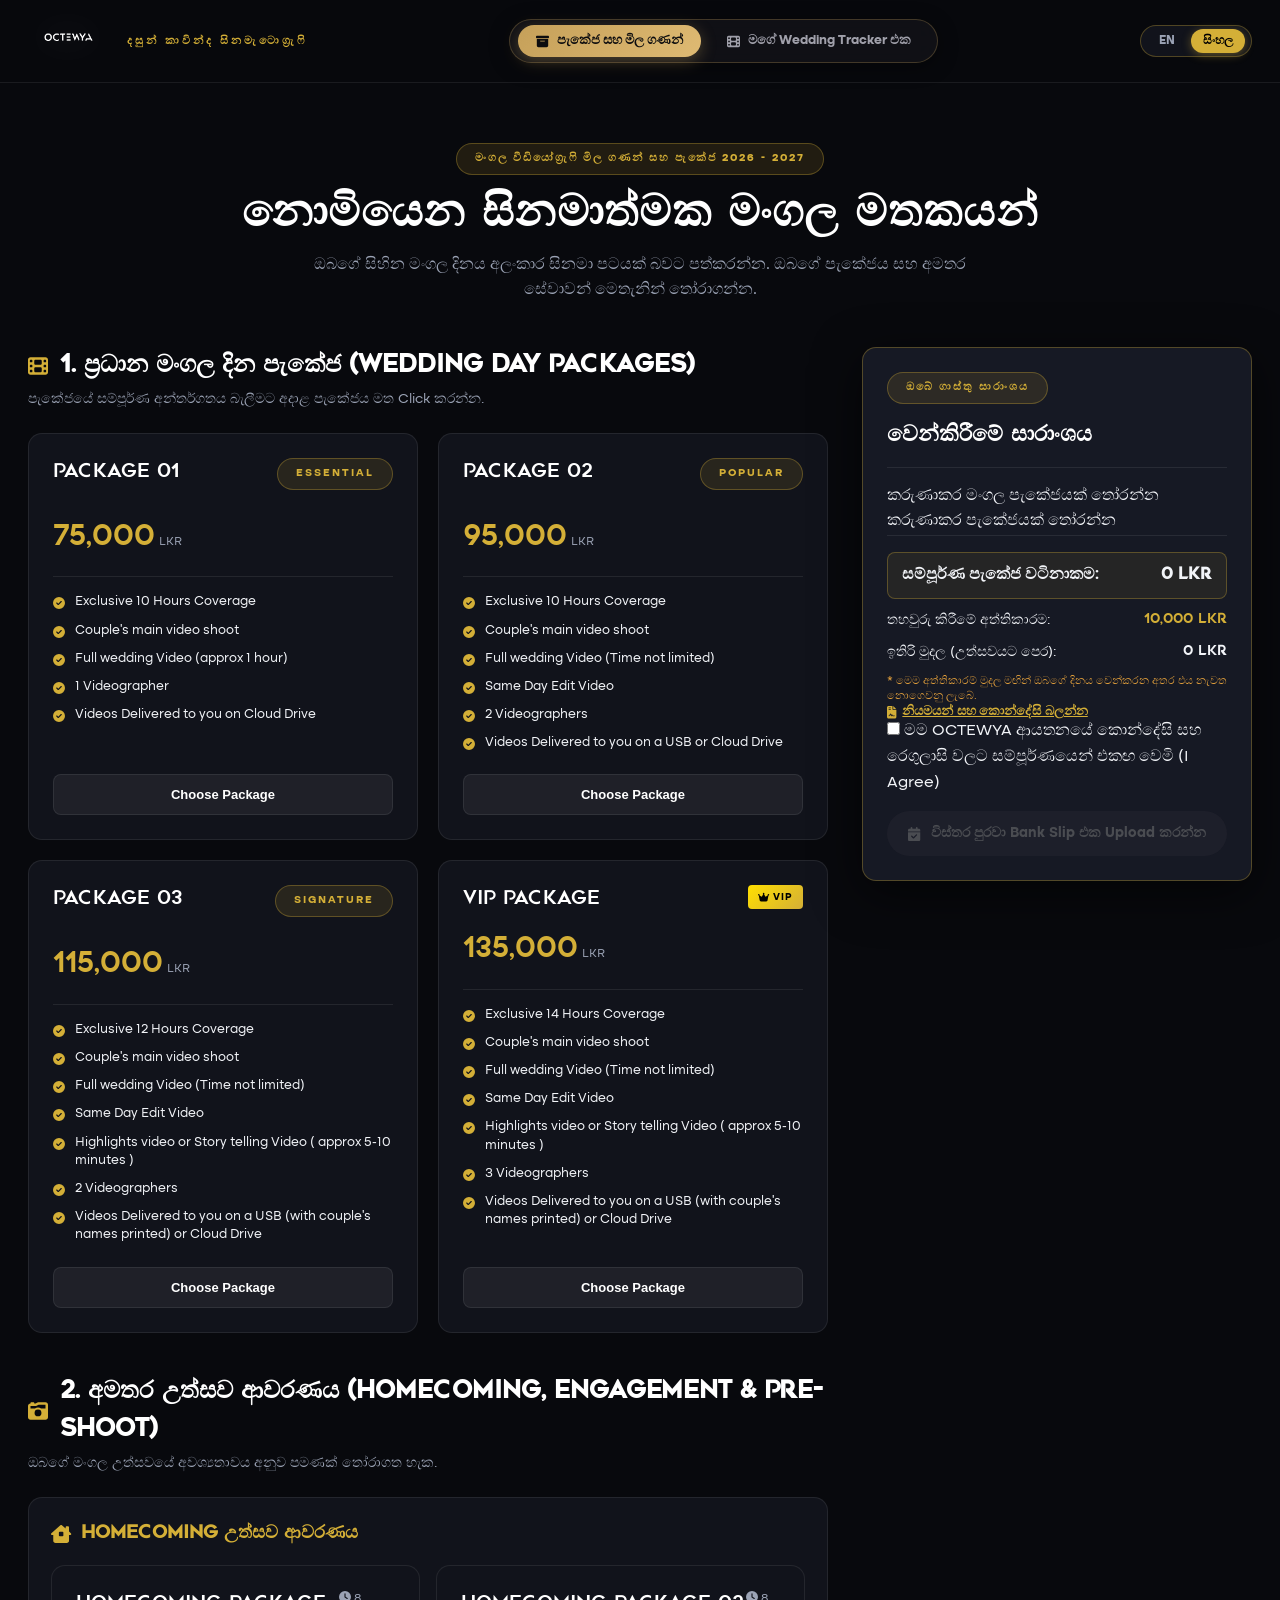
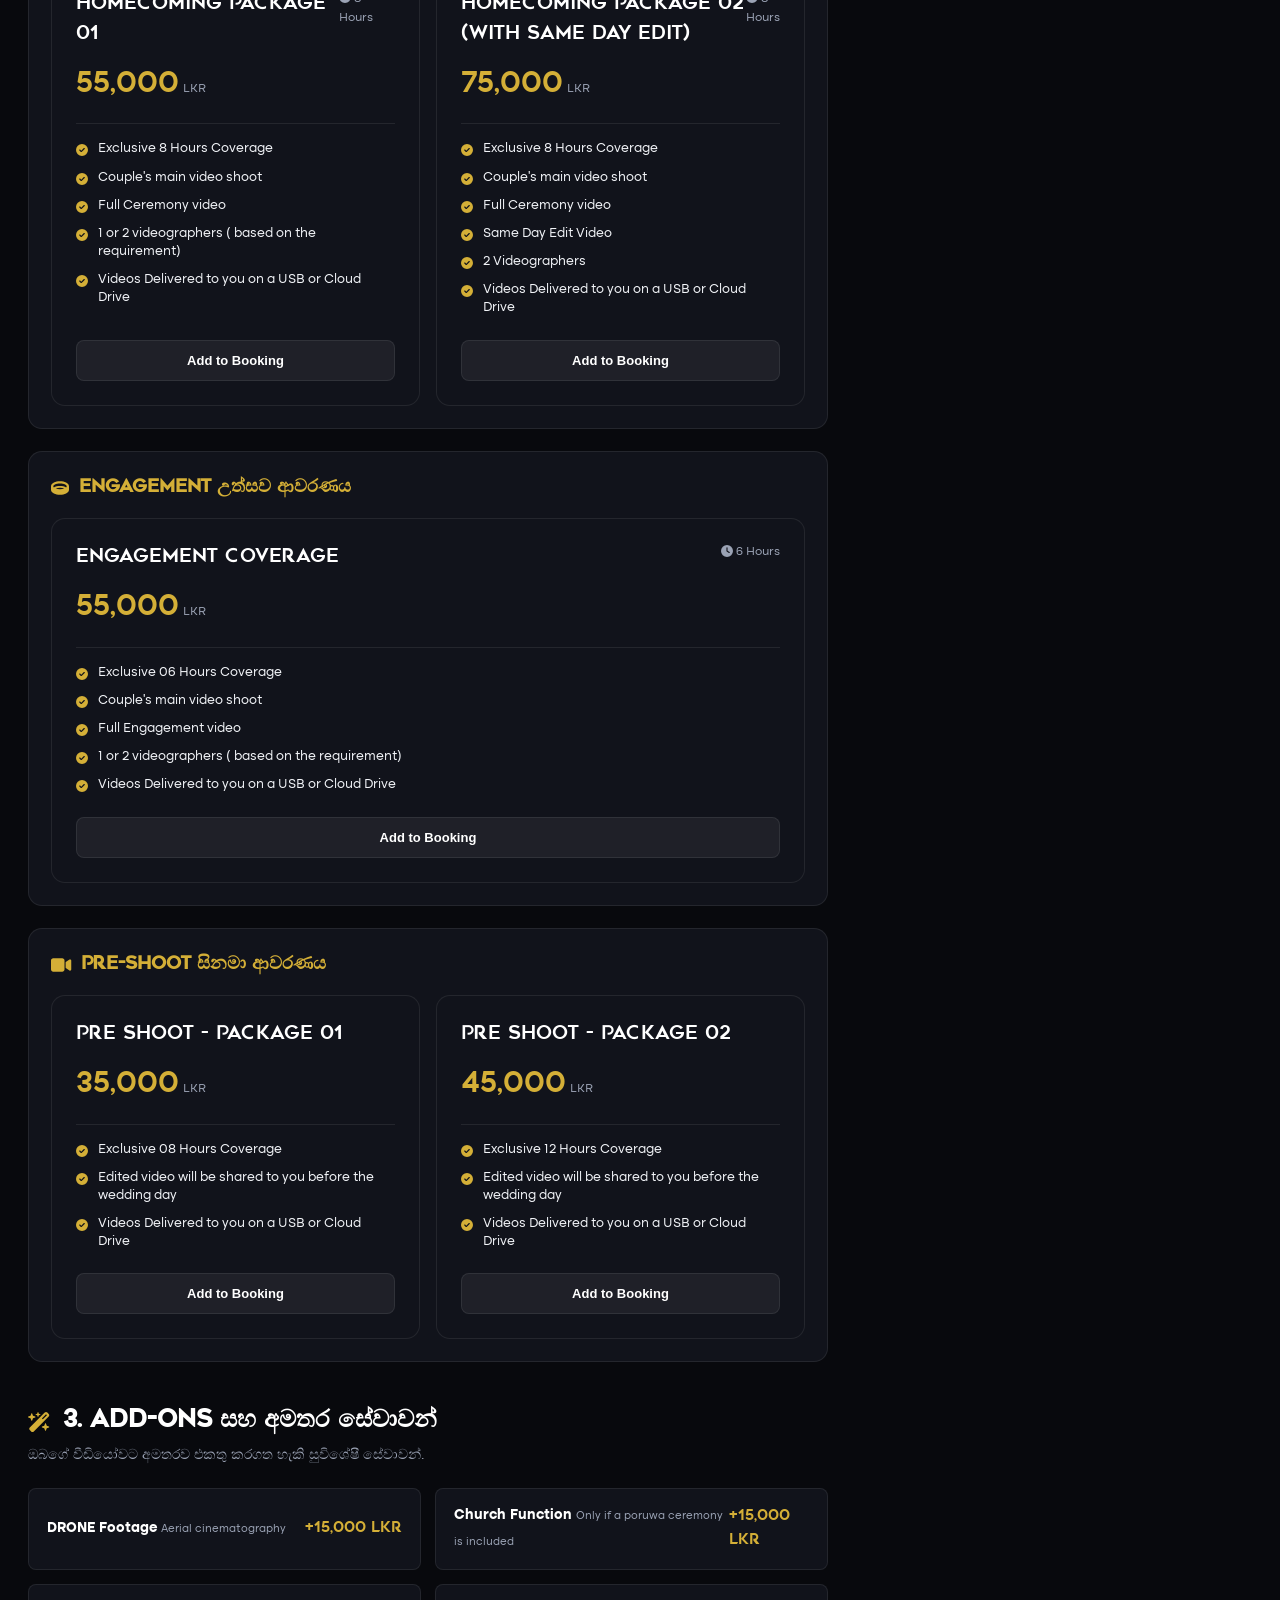
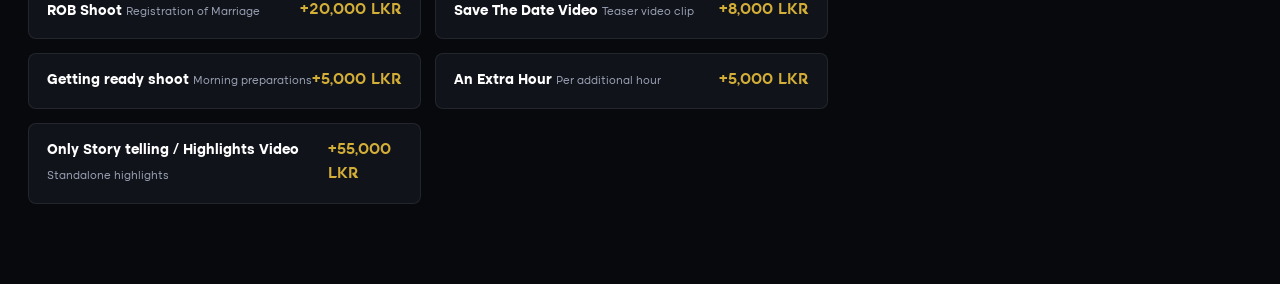
==== index.html @ ee544efa "Add files via upload" ====
<!DOCTYPE html>
<html lang="si">
<head>
  <meta charset="UTF-8">
  <meta name="viewport" content="width=device-width, initial-scale=1.0">
  <title>OCTEWYA | Dasun Kavinda Cinematography - Wedding Packages & Client Portal</title>
  <link rel="stylesheet" href="https://cdnjs.cloudflare.com/ajax/libs/font-awesome/6.5.1/css/all.min.css">
  <link rel="stylesheet" href="style.css?v=2.2">
</head>
<body>

  <!-- Top Navigation Bar for Clients (NO Admin Tabs!) -->
  <header class="studio-header">
    <div class="header-container">
      <a href="index.html" class="brand-box">
        <img src="w.png" alt="OCTEWYA Logo" class="brand-logo" onerror="this.src='B.jpg'">
        <div class="brand-text">
          <span class="sub-brand" data-i18n="subBrand">DASUN KAVINDA CINEMATOGRAPHY</span>
        </div>
      </a>

      <!-- 2 Navigation Tabs for Clients: Packages & Tracker (NO Admin Tab!) -->
      <div class="studio-nav-tabs" id="clientNavTabs">
        <button type="button" class="studio-nav-btn active" id="clientTab_booking" onclick="switchClientTab('booking')">
          <i class="fa-solid fa-box-archive"></i> <span data-i18n="navPackages">Packages & Booking</span>
        </button>
        <button type="button" class="studio-nav-btn" id="clientTab_portal" onclick="switchClientTab('portal')">
          <i class="fa-solid fa-film"></i> <span data-i18n="navTracker">Track My Wedding</span>
        </button>
      </div>

      <div class="header-right">
        <!-- Language Switcher [ EN | සිංහල ] -->
        <div class="lang-switcher">
          <button type="button" class="lang-btn" id="langBtnEn" onclick="switchLanguage('en')">EN</button>
          <button type="button" class="lang-btn active" id="langBtnSi" onclick="switchLanguage('si')">සිංහල</button>
        </div>
      </div>
    </div>
  </header>

  <!-- Live Toast Notification -->
  <div id="liveToast" class="live-toast hidden">
    <div class="toast-icon"><i class="fa-solid fa-bell"></i></div>
    <div class="toast-content">
      <h4 id="toastTitle">Notification</h4>
      <p id="toastMessage">Update details here...</p>
    </div>
    <button class="toast-close" onclick="closeToast()">&times;</button>
  </div>

  <main class="main-content">

    <!-- ============================================== -->
    <!-- PANEL 1: PACKAGES & BOOKING CALCULATOR -->
    <!-- ============================================== -->
    <section id="bookingView" class="view-container">
      
      <!-- Hero Banner -->
      <div class="hero-banner">
        <span class="badge-gold" data-i18n="priceGuideBadge">WEDDING VIDEOGRAPHY PRICE GUIDE 2026 - 2027</span>
        <h1 class="hero-title" data-i18n="heroTitle">Crafting Timeless Cinematic Stories</h1>
        <p class="hero-subtitle" data-i18n="heroSubtitle">ඔබගේ සිහින මංගල දිනය සිනමාත්මක මතකයක් බවට පත්කරන්න. ඔබේ පැකේජය සහ අවශ්‍ය අමතර සේවාවන් මෙතැනින් තෝරාගන්න.</p>
      </div>

      <div class="booking-layout">
        <!-- Left: Packages Catalog -->
        <div class="packages-container">
          
          <!-- Section 1: Wedding Day Packages -->
          <div class="section-title-wrap">
            <h2 class="section-title"><i class="fa-solid fa-film"></i> <span data-i18n="secWedding">1. Wedding Day Packages</span></h2>
            <p class="section-desc" data-i18n="secWeddingDesc">පැකේජයේ සියලුම අන්තර්ගතය සම්පූර්ණයෙන් බැලීමට පැකේජය මත Click කරන්න.</p>
          </div>

          <div class="packages-grid" id="weddingPackagesGrid">
            <!-- Populated by JS -->
          </div>

          <!-- Section 2: Additional Sessions -->
          <div class="section-title-wrap mt-5">
            <h2 class="section-title"><i class="fa-solid fa-camera-retro"></i> <span data-i18n="secAdditional">2. Additional Sessions (Homecoming, Engagement & Pre-Shoot)</span></h2>
            <p class="section-desc" data-i18n="secAdditionalDesc">අවශ්‍ය නම් පමණක් ඔබගේ මංගල උත්සවයට අදාළව තෝරාගත හැක.</p>
          </div>

          <div class="additional-sessions-grid">
            <!-- Homecoming Packages -->
            <div class="category-block">
              <h3 class="category-title"><i class="fa-solid fa-house-chimney-window"></i> <span data-i18n="secHomecoming">Homecoming Coverage</span></h3>
              <div id="homecomingPackagesGrid" class="sub-grid"></div>
            </div>

            <!-- Engagement Package -->
            <div class="category-block">
              <h3 class="category-title"><i class="fa-solid fa-ring"></i> <span data-i18n="secEngagement">Engagement Coverage</span></h3>
              <div id="engagementPackagesGrid" class="sub-grid"></div>
            </div>

            <!-- Pre-Shoot Packages -->
            <div class="category-block">
              <h3 class="category-title"><i class="fa-solid fa-video"></i> <span data-i18n="secPreshoot">Pre-Shoot Coverage</span></h3>
              <div id="preshootPackagesGrid" class="sub-grid"></div>
            </div>
          </div>

          <!-- Section 3: Add-Ons -->
          <div class="section-title-wrap mt-5">
            <h2 class="section-title"><i class="fa-solid fa-wand-magic-sparkles"></i> <span data-i18n="secAddons">3. Add-Ons & Extra Services</span></h2>
            <p class="section-desc" data-i18n="secAddonsDesc">ඔබගේ අවශ්‍යතාවය අනුව පැකේජයට අමතරව එකතු කරගත හැකි සේවාවන්.</p>
          </div>

          <div class="addons-grid" id="addonsGrid">
            <!-- Populated by JS -->
          </div>

        </div>

        <!-- Right: Interactive Live Quote Summary Sidebar -->
        <aside class="booking-sidebar">
          <div class="quote-card">
            <div class="quote-header">
              <span class="badge-gold" data-i18n="quoteTag">YOUR CUSTOM QUOTE</span>
              <h3 class="quote-title" data-i18n="quoteTitle">Booking Summary</h3>
            </div>

            <div class="quote-body">
              <div id="quoteEmptyHint" class="quote-empty" data-i18n="emptyQuote">
                Please select a wedding package
              </div>

              <div id="quoteBreakdownList" class="quote-breakdown">
                <!-- Selected items dynamically rendered -->
              </div>

              <div class="quote-totals">
                <div class="total-row highlight">
                  <span data-i18n="totalPackageVal">Total Package Value:</span>
                  <span class="price-val" id="quoteTotalLKR">0 LKR</span>
                </div>
                <div class="total-row">
                  <span data-i18n="advanceToConfirm">Advance to Confirm:</span>
                  <span class="price-val gold" id="quoteAdvanceLKR">10,000 LKR</span>
                </div>
                <div class="total-row">
                  <span data-i18n="balanceDue">Balance Due (Before Event):</span>
                  <span class="price-val text-muted" id="quoteBalanceLKR">0 LKR</span>
                </div>
                <p class="advance-note" data-i18n="advanceNote">* Advance payment confirms your date and is non-refundable.</p>
              </div>

              <!-- Terms & Conditions Agreement -->
              <div class="terms-check-wrap">
                <button type="button" class="btn-terms-modal" onclick="openTermsModal()">
                  <i class="fa-solid fa-file-contract"></i> <span data-i18n="btnViewTerms">View Terms & Conditions</span>
                </button>
                <label class="terms-checkbox-label">
                  <input type="checkbox" id="termsCheck" onchange="toggleTermsAcceptance(this.checked)">
                  <span class="checkmark"></span>
                  <span class="terms-label-text" data-i18n="tcAgreeLabel">
                    I agree to the Terms & Conditions of OCTEWYA (Dasun Kavinda Cinematography)
                  </span>
                </label>
              </div>

              <button type="button" class="btn-proceed" id="btnProceedBooking" disabled onclick="scrollToBookingForm()">
                <i class="fa-solid fa-calendar-check"></i> <span data-i18n="btnProceedForm">Fill Booking Details & Upload Slip</span>
              </button>
            </div>
          </div>
        </aside>

      </div>

      <!-- ============================================== -->
      <!-- STEP 2: BOOKING FORM & BANK SLIP UPLOAD -->
      <!-- ============================================== -->
      <div class="booking-form-section mt-5" id="bookingFormSection" style="display: none;">
        <div class="form-container">
          <div class="form-header">
            <span class="badge-gold" data-i18n="step2Badge">STEP 2 OF 2</span>
            <h2 class="form-title" data-i18n="bookingFormTitle">Complete Your Wedding Booking</h2>
            <p class="form-desc" data-i18n="bookingFormDesc">Fill in the details below and upload your bank transfer receipt to secure your wedding date.</p>
          </div>

          <form id="weddingBookingForm" onsubmit="handleBookingSubmit(event)">
            <div class="form-grid">
              
              <!-- Couple Names -->
              <div class="form-group col-span-2">
                <label><i class="fa-solid fa-heart"></i> <span data-i18n="lblCoupleName">Couple Names (Bride & Groom) *</span></label>
                <div class="dual-input">
                  <input type="text" id="brideName" placeholder="Bride's Name (e.g. Sachini)" required>
                  <input type="text" id="groomName" placeholder="Groom's Name (e.g. Dasun)" required>
                </div>
              </div>

              <!-- Wedding Date & Venue -->
              <div class="form-group">
                <label><i class="fa-solid fa-calendar-day"></i> <span data-i18n="lblWeddingDate">Wedding Date *</span></label>
                <input type="date" id="weddingDate" required>
              </div>

              <div class="form-group">
                <label><i class="fa-solid fa-location-dot"></i> <span data-i18n="lblWeddingLocation">Wedding Venue / Location *</span></label>
                <input type="text" id="weddingLocation" placeholder="e.g. Grand Monarch, Colombo" required>
              </div>

              <!-- Homecoming Details (Optional) -->
              <div class="form-group" id="homecomingDateGroup">
                <label><i class="fa-solid fa-house-chimney-window"></i> <span data-i18n="lblHomecomingDate">Homecoming Date (Date 2)</span></label>
                <input type="date" id="homecomingDate">
              </div>

              <div class="form-group" id="homecomingLocationGroup">
                <label><i class="fa-solid fa-location-arrow"></i> <span data-i18n="lblHomecomingLocation">Homecoming Venue</span></label>
                <input type="text" id="homecomingLocation" placeholder="Homecoming Venue">
              </div>

              <!-- Pre-Shoot Notice -->
              <div class="form-group col-span-2">
                <div class="preshoot-notice-card">
                  <div class="notice-icon"><i class="fa-solid fa-clapperboard"></i></div>
                  <div class="notice-body">
                    <h4 data-i18n="preshootNoticeTitle">Pre-Shoot Details</h4>
                    <p data-i18n="preshootNoticeDesc">දිනයක් තවම තීරණය කර නැද්ද? කිසිදු ගැටලුවක් නැත! ඔබට ඕනෑම වෙලාවක ඔබගේ පාරිභෝගික Portal එක හරහා Pre-Shoot දිනය සහ ස්ථානය යාවත්කාලීන කළ හැකිය.</p>
                  </div>
                </div>
                <div class="dual-input mt-2">
                  <div>
                    <label class="sub-label">Pre-Shoot Date (Optional)</label>
                    <input type="date" id="preshootDate">
                  </div>
                  <div>
                    <label class="sub-label">Pre-Shoot Location (Optional)</label>
                    <input type="text" id="preshootLocation" placeholder="Pre-shoot Location (e.g. Galle Fort)">
                  </div>
                </div>
              </div>

              <!-- Contact Numbers -->
              <div class="form-group">
                <label><i class="fa-brands fa-whatsapp"></i> <span data-i18n="lblBridePhone">Bride's Contact / WhatsApp No *</span></label>
                <input type="tel" id="bridePhone" placeholder="07x xxxxxxx" required>
              </div>

              <div class="form-group">
                <label><i class="fa-brands fa-whatsapp"></i> <span data-i18n="lblGroomPhone">Groom's Contact / WhatsApp No *</span></label>
                <input type="tel" id="groomPhone" placeholder="07x xxxxxxx" required>
              </div>

              <!-- Flexible Advance Payment Input -->
              <div class="form-group col-span-2">
                <label><i class="fa-solid fa-hand-holding-dollar"></i> <span data-i18n="lblAdvanceAmount">Advance Payment Amount Deposited (LKR) *</span></label>
                <input type="number" id="actualAdvancePaid" value="10000" min="1000" step="500" required onchange="recalculateQuoteFromAdvance(this.value)">
                <small class="helper-text" data-i18n="advanceInputHint">සාමාන්‍ය අත්තිකාරම 10,000 LKR වේ. ඔබ වෙනත් මුදලක් (උදා: 5,000 හෝ 15,000) තැන්පත් කළේ නම් එම මුදල මෙහි සඳහන් කරන්න.</small>
              </div>

              <!-- Two Official Bank Accounts -->
              <div class="form-group col-span-2">
                <div class="bank-details-card">
                  <div class="bank-info-header">
                    <i class="fa-solid fa-building-columns" style="font-size: 26px; color: var(--gold);"></i>
                    <div>
                      <h4 data-i18n="bankInfoTitle">Bank Accounts for Advance Deposit</h4>
                      <p data-i18n="bankInfoDesc">කරුණාකර පහත ගිණුම් දෙකෙන් එකකට අත්තිකාරම් මුදල තැන්පත් කර රිසිට්පත මෙහි Upload කරන්න.</p>
                    </div>
                  </div>

                  <div class="bank-accounts-wrap">
                    <!-- Account 1: Sampath -->
                    <div class="bank-card">
                      <span class="bank-badge">ACCOUNT 01</span>
                      <div class="bank-title">Sampath Bank</div>
                      <div class="bank-row"><strong>Account Name:</strong> K A D K Piyatissa</div>
                      <div class="bank-row"><strong>Account Number:</strong> <span class="account-num-highlight">103357000115</span></div>
                      <div class="bank-row"><strong>Branch:</strong> Ratnapura</div>
                    </div>

                    <!-- Account 2: BOC -->
                    <div class="bank-card">
                      <span class="bank-badge">ACCOUNT 02</span>
                      <div class="bank-title">Bank of Ceylon (BOC)</div>
                      <div class="bank-row"><strong>Account Name:</strong> K A D K Piyatissa</div>
                      <div class="bank-row"><strong>Account Number:</strong> <span class="account-num-highlight">94413255</span></div>
                      <div class="bank-row"><strong>Branch:</strong> Eheliyagoda</div>
                    </div>
                  </div>
                </div>

                <!-- Slip Upload -->
                <div class="slip-upload-box mt-3">
                  <label class="upload-area" for="bankSlipInput" id="slipUploadArea">
                    <i class="fa-solid fa-cloud-arrow-up upload-icon"></i>
                    <span class="upload-title" data-i18n="uploadTitle">Click to Upload Bank Slip / Transfer Screenshot</span>
                    <span class="upload-desc" data-i18n="uploadDesc">PNG, JPG, or PDF (Max 5MB)</span>
                    <input type="file" id="bankSlipInput" accept="image/*,.pdf" onchange="previewBankSlip(event)">
                  </label>
                  <div id="slipPreviewContainer" class="slip-preview-box hidden">
                    <img id="slipPreviewImg" src="" alt="Slip Preview">
                    <div class="slip-info">
                      <span id="slipFileName">slip.jpg</span>
                      <button type="button" class="btn-remove-slip" onclick="removeBankSlip()"><i class="fa-solid fa-trash"></i> Remove</button>
                    </div>
                  </div>
                </div>
              </div>

              <!-- Special Notes -->
              <div class="form-group col-span-2">
                <label><i class="fa-solid fa-comment-dots"></i> <span data-i18n="lblSpecialNotes">Special Requests / Notes</span></label>
                <textarea id="bookingNotes" rows="2" placeholder="Any specific moments, songs, or details..."></textarea>
              </div>

            </div>

            <div class="form-actions text-center mt-4">
              <button type="submit" class="btn-primary-gold btn-lg">
                <i class="fa-solid fa-check-circle"></i> <span data-i18n="btnConfirmBooking">Confirm Booking & Open Couple Portal</span>
              </button>
            </div>
          </form>
        </div>
      </div>
    </section>

    <!-- ============================================== -->
    <!-- PANEL 2: CLIENT TRACKER PORTAL (COUPLE VIEW) -->
    <!-- ============================================== -->
    <section id="portalView" class="view-container hidden-view">
      <div class="portal-container">

        <!-- Client Lookup Search Card (For couples visiting without direct query) -->
        <div class="client-lookup-card">
          <h3 data-i18n="trackSearchTitle"><i class="fa-solid fa-magnifying-glass"></i> Find Your Wedding Portal</h3>
          <p data-i18n="trackSearchDesc">Enter your Booking ID (e.g. OCT-2026-001) or Bride/Groom Phone Number to access your live countdown and production dashboard.</p>
          <form class="client-lookup-form" onsubmit="searchClientWedding(event)">
            <input type="text" id="clientLookupQuery" class="client-lookup-input" placeholder="e.g. OCT-2026-001 or 0714277276">
            <button type="submit" class="btn-gold"><i class="fa-solid fa-arrow-right"></i> <span data-i18n="btnFindWedding">Access Portal</span></button>
          </form>
        </div>

        <!-- Locked Project Banner (Shown when project is complete & accepted) -->
        <div id="projectLockedBanner" class="project-locked-banner hidden">
          <div class="locked-left">
            <i class="fa-solid fa-circle-check"></i>
            <div>
              <h3 class="locked-title" data-i18n="completedBadge">PROJECT COMPLETED & DELIVERED</h3>
              <p class="locked-desc" data-i18n="completedMessage">මෙම මංගල ව්‍යාපෘතිය සාර්ථකව අවසන් කර භාරදී ඇත. වැඩිදුර වෙනස්කම් සඳහා මෙය Lock කර ඇත.</p>
            </div>
          </div>
          <div class="locked-right">
            <span class="meta-pill status-pill completed-seal"><i class="fa-solid fa-award"></i> Master Video Delivered</span>
          </div>
        </div>
        
        <!-- Couple Portal Hero Banner -->
        <div class="portal-hero">
          <div class="portal-hero-content">
            <span class="badge-gold"><i class="fa-solid fa-ring"></i> <span data-i18n="portalBadge">OCTEWYA CINEMATOGRAPHY CLIENT PORTAL</span></span>
            <h1 class="couple-title" id="portalCoupleTitle">Sachini & Dasun</h1>
            <p class="portal-sub" id="portalPackageSummary">Package 03 + Pre-Shoot + Drone Footage</p>
            <div class="portal-meta-badges">
              <span class="meta-pill"><i class="fa-solid fa-location-dot"></i> <span id="portalLocation">Grand Monarch</span></span>
              <span class="meta-pill"><i class="fa-solid fa-hashtag"></i> Booking ID: <span id="portalBookingId">OCT-2026-001</span></span>
              <span class="meta-pill status-pill" id="portalStatusPill">Confirmed</span>
            </div>
          </div>

          <div class="portal-hero-actions">
            <button class="btn-outline-gold" id="btnEditDetails" onclick="openEditDetailsModal()">
              <i class="fa-solid fa-pen-to-square"></i> <span data-i18n="btnChangeDates">Change Dates / Package</span>
            </button>
            <button class="btn-whatsapp-outline" onclick="openDirectWhatsApp()">
              <i class="fa-brands fa-whatsapp"></i> <span data-i18n="btnChatDasun">Chat with Dasun</span>
            </button>
          </div>
        </div>

        <!-- COUNTDOWN TIMERS -->
        <div class="countdown-grid">
          <!-- Wedding Countdown -->
          <div class="countdown-card wedding-card">
            <div class="card-header">
              <i class="fa-solid fa-champagne-glasses card-icon"></i>
              <div>
                <h3 data-i18n="wdCountdownTitle">Wedding Day Countdown</h3>
                <span class="date-highlight" id="portalWeddingDateFormatted">April 28, 2026</span>
              </div>
            </div>
            <div class="timer-digits">
              <div class="digit-box"><span class="number" id="wdDays">00</span><span class="label" data-i18n="days">Days</span></div>
              <div class="digit-box"><span class="number" id="wdHours">00</span><span class="label" data-i18n="hours">Hours</span></div>
              <div class="digit-box"><span class="number" id="wdMins">00</span><span class="label" data-i18n="mins">Mins</span></div>
              <div class="digit-box"><span class="number" id="wdSecs">00</span><span class="label" data-i18n="secs">Secs</span></div>
            </div>
          </div>

          <!-- Pre-Shoot Countdown (If exists) -->
          <div class="countdown-card preshoot-card" id="preshootCountdownBox" style="display: none;">
            <div class="card-header">
              <i class="fa-solid fa-video card-icon"></i>
              <div>
                <h3 data-i18n="psCountdownTitle">Pre-Shoot Countdown</h3>
                <span class="date-highlight" id="portalPreshootDateFormatted">March 15, 2026</span>
              </div>
            </div>
            <div class="timer-digits">
              <div class="digit-box"><span class="number" id="psDays">00</span><span class="label" data-i18n="days">Days</span></div>
              <div class="digit-box"><span class="number" id="psHours">00</span><span class="label" data-i18n="hours">Hours</span></div>
              <div class="digit-box"><span class="number" id="psMins">00</span><span class="label" data-i18n="mins">Mins</span></div>
              <div class="digit-box"><span class="number" id="psSecs">00</span><span class="label" data-i18n="secs">Secs</span></div>
            </div>
            <div class="preshoot-edit-hint" id="psEditHint" onclick="openEditDetailsModal()">
              <i class="fa-solid fa-calendar-pen"></i> <span data-i18n="psEditHint">දිනය හෝ ස්ථානය වෙනස් කිරීමට ක්ලික් කරන්න</span>
            </div>
          </div>
        </div>

        <!-- PAYMENT STATUS & URGENT ALERT BANNER -->
        <div id="paymentAlertContainer">
          <!-- Dynamically rendered if payment is due close to wedding -->
        </div>

        <div class="booking-layout mt-4">
          <!-- Left: Financial & Package Breakdown -->
          <div class="portal-card">
            <h3 class="portal-card-title"><i class="fa-solid fa-receipt"></i> <span data-i18n="paymentTitle">Payment & Package Overview</span></h3>
            
            <div class="total-row highlight mt-3">
              <span data-i18n="totalAmount">Total Amount:</span>
              <span class="price-val" id="portalTotalAmount">150,000 LKR</span>
            </div>

            <div class="quote-totals mt-2">
              <div class="total-row">
                <span data-i18n="advancePaid">Advance Paid:</span>
                <span class="price-val" id="portalAdvancePaid" style="color: var(--accent-green);">10,000 LKR</span>
              </div>
              <div class="total-row highlight" id="balanceMetricBox">
                <span data-i18n="balanceMetric">Balance Due:</span>
                <span class="price-val gold" id="portalBalanceDue">140,000 LKR</span>
              </div>
            </div>

            <div class="package-breakdown-details mt-4">
              <h4 data-i18n="packageItemsTitle">Package Items Selected:</h4>
              <ul class="breakdown-list" id="portalPackageItemsList">
                <!-- Items list -->
              </ul>
            </div>

            <div class="payment-policy-box mt-3">
              <i class="fa-solid fa-shield-halved"></i>
              <div>
                <strong data-i18n="paymentPolicyTitle">Payment Policy:</strong>
                <p data-i18n="paymentPolicyText">Full payment must be made at least 3 days before the event. Bank transfers are preferred.</p>
              </div>
            </div>
          </div>

          <!-- Right: Super Fast Delivery Card (Shown conditionally) -->
          <div class="portal-card" id="expressDeliveryCard" style="display: none;">
            <div class="express-badge" data-i18n="vipExpressBadge">VIP EXPRESS DELIVERY</div>
            <h3 class="portal-card-title gold" data-i18n="superFastTitle">Super Fast Premiere Delivery</h3>
            <p class="express-desc" data-i18n="superFastDesc">
              ඔබගේ මංගල වීඩියෝව සුවිශේෂී ලෙස <strong>දින 2ක් හෝ 3ක් ඇතුළත</strong> සම්පූර්ණයෙන්ම සකසා ලබාගැනීමට කැමතිද?
            </p>
            <div class="express-offer-box" id="expressOfferDetails">
              <!-- Dynamic pricing -->
            </div>
            <div class="express-actions mt-3">
              <button class="btn-primary-gold w-100" onclick="acceptExpressDelivery()">
                <i class="fa-solid fa-bolt-lightning"></i> <span data-i18n="btnAcceptExpress">Yes, I Want Super Fast Delivery</span>
              </button>
            </div>
          </div>
        </div>

        <!-- ============================================== -->
        <!-- POST-PRODUCTION PROGRESS TRACKERS -->
        <!-- ============================================== -->
        
        <!-- Pre-Shoot Production Tracker -->
        <div class="portal-card mt-4" id="preshootTrackerCard" style="display: none;">
          <div class="tracker-header">
            <div>
              <span class="tag-outline"><i class="fa-solid fa-video"></i> PRE-SHOOT PRODUCTION</span>
              <h3 class="portal-card-title" data-i18n="psTrackerTitle">Pre-Shoot Video Editing Progress</h3>
              <p class="tracker-sub" data-i18n="trackerSub">අප කණ්ඩායම විසින් සෑම පියවරක්ම සම්පූර්ණ කළ පසු මෙහි සජීවීව දැකගත හැක.</p>
            </div>
            <div class="tracker-overall-badge" id="psOverallBadge">Not Started</div>
          </div>

          <div class="pipeline-stepper" id="preshootStepper">
            <!-- 6 Stages -->
          </div>
        </div>

        <!-- Wedding Day Production Tracker -->
        <div class="portal-card mt-4" id="weddingTrackerCard">
          <div class="tracker-header">
            <div>
              <span class="tag-outline"><i class="fa-solid fa-film"></i> WEDDING FILM PRODUCTION</span>
              <h3 class="portal-card-title" data-i18n="wdTrackerTitle">Wedding Video Post-Production Progress</h3>
              <p class="tracker-sub" data-i18n="trackerSub">අප කණ්ඩායම විසින් සෑම පියවරක්ම සම්පූර්ණ කළ පසු මෙහි සජීවීව දැකගත හැක.</p>
            </div>
            <div class="tracker-overall-badge" id="wdOverallBadge">Pending Event</div>
          </div>

          <div class="pipeline-stepper" id="weddingStepper">
            <!-- 6 Stages with Dimmed / Active States -->
          </div>
        </div>

        <!-- ============================================== -->
        <!-- DELIVERY SELECTION, SAFETY, REVISIONS & REVIEW -->
        <!-- ============================================== -->
        <div id="postCompletionSection" class="portal-card mt-4" style="display: none;">
          
          <!-- STEP 7: DELIVERY METHOD SELECTION -->
          <div class="delivery-section">
            <div class="section-badge-gold" data-i18n="deliveryStepTitle">STEP 7: VIDEO DELIVERY PREFERENCE</div>
            <h3 class="portal-card-title" data-i18n="deliverySubTitle">වීඩියෝව ලබාගැනීමට කැමති ආකාරය තෝරන්න</h3>
            
            <div class="delivery-options-grid mt-3">
              <label class="delivery-card" id="optionCloudDrive">
                <input type="radio" name="deliveryMethod" value="cloud" onchange="handleDeliveryChange(this.value)">
                <div class="delivery-card-inner">
                  <i class="fa-solid fa-cloud-arrow-down icon"></i>
                  <h4 data-i18n="cloudTitle">Google Cloud Drive (Online)</h4>
                  <p data-i18n="cloudDesc">4K / 1080p Master Video Files කෙලින්ම Google Drive මඟින් බාගත (Download) කරගත හැක.</p>
                  <span class="pill-badge">Instant Access</span>
                </div>
              </label>

              <label class="delivery-card" id="optionUsbStudio">
                <input type="radio" name="deliveryMethod" value="usb_studio" onchange="handleDeliveryChange(this.value)">
                <div class="delivery-card-inner">
                  <i class="fa-solid fa-store icon"></i>
                  <h4 data-i18n="usbStudioTitle">USB Pen Drive - Studio Pickup</h4>
                  <p data-i18n="usbStudioDesc">ඇහැලියගොඩ පිහිටි OCTEWYA Studio වෙත පැමිණ ආරක්ෂිත USB Pen Drive එක ලබාගත හැක.</p>
                  <span class="pill-badge">Eheliyagoda</span>
                </div>
              </label>

              <label class="delivery-card" id="optionUsbCourier">
                <input type="radio" name="deliveryMethod" value="usb_courier" onchange="handleDeliveryChange(this.value)">
                <div class="delivery-card-inner">
                  <i class="fa-solid fa-truck-fast icon"></i>
                  <h4 data-i18n="usbCourierTitle">USB Pen Drive - Courier Delivery</h4>
                  <p data-i18n="usbCourierDesc">ඔබගේ නිවසටම ලියාපදිංචි කුරියර් සේවාව මඟින් ආරක්ෂිතව ගෙන්වා ගන්න.</p>
                  <span class="pill-badge">Island-wide</span>
                </div>
              </label>
            </div>

            <!-- Courier Address Input -->
            <div id="courierAddressBox" class="courier-address-box mt-3" style="display: none;">
              <label data-i18n="courierAddrLabel">Delivery Address & Landmark (කුරියර් භාරදිය යුතු ලිපිනය) *</label>
              <textarea id="courierAddress" rows="2" placeholder="ලිපිනය, නගරය සහ දුරකථන අංකය..."></textarea>
              <button class="btn-primary-gold mt-2" onclick="saveCourierAddress()" data-i18n="btnSaveAddr">Save Delivery Address</button>
            </div>

            <!-- FIXED CRITICAL SAFETY NOTICE -->
            <div class="safety-guidelines-box mt-4">
              <div class="guideline-header">
                <i class="fa-solid fa-shield-halved" style="font-size: 22px;"></i>
                <h4 data-i18n="safetyTitle">වීඩියෝව සුරක්ෂිතව තබාගැනීම සඳහා විශේෂ උපදෙස්</h4>
              </div>
              
              <ul class="guidelines-list">
                <li><i class="fa-solid fa-circle-check"></i> <span data-i18n="safeRule1">වීඩියෝව ලැබුණු වහාම ඔබගේ පුද්ගලික පරිගණකයක හෝ Cloud Drive එකක Backup පිටපතක් තබාගන්න.</span></li>
                <li><i class="fa-solid fa-circle-check"></i> <span data-i18n="safeRule2">Pen Drive එක දිගුකාලීන ගබඩා මාධ්‍යයක් ලෙස පමණක් විශ්වාසය නොතබා Hard Drive එකක සුරකින්න.</span></li>
              </ul>

              <!-- Clean High-Contrast Red Warning Banner -->
              <div class="critical-red-banner">
                <div class="critical-banner-header">
                  <i class="fa-solid fa-triangle-exclamation"></i>
                  <span data-i18n="criticalRuleTitle">CRITICAL 1-MONTH COLLECTION NOTICE:</span>
                </div>
                <p class="critical-banner-text" data-i18n="criticalRuleText">
                  වීඩියෝව සූදානම් කළ බව දැනුම් දී මාසයක් (දින 30ක්) ඇතුළත ලබාගත යුතුය. මාසයකට පසුව Studio එක සතුව පවතින footage සහ project files මකාදමනු ලබන අතර, ඒ සඳහා අප ආයතනය කිසිදු වගකීමක් නොදරයි.
                </p>
              </div>
            </div>
          </div>

          <!-- STEP 8: CONFIRMATION & FEEDBACK -->
          <div class="confirmation-section mt-5" id="step8Section">
            <div class="section-badge-gold" data-i18n="feedbackStepTitle">STEP 8: CONFIRMATION & FEEDBACK</div>
            <h3 class="portal-card-title" data-i18n="feedbackSubTitle">වීඩියෝව භාරගැනීම සහ සංශෝධන (Revisions)</h3>
            
            <div class="confirm-box mt-3">
              <div class="revision-form">
                <label data-i18n="revisionBoxLabel">අඩුපාඩු හෝ වෙනස් විය යුතු තැන් (Timecode සමඟ සඳහන් කරන්න):</label>
                <textarea id="revisionNotes" rows="3" placeholder="උදා: 12:45 වෙලාවේ clip එකේ audio sound එක වැඩි කරන්න..."></textarea>
                <div class="revision-actions mt-3">
                  <button class="btn-outline-gold" onclick="submitRevisions()">
                    <i class="fa-solid fa-paper-plane"></i> <span data-i18n="btnSubmitRevisions">Submit Revisions to Studio</span>
                  </button>
                  <button class="btn-primary-gold" onclick="confirmVideoAccepted()">
                    <i class="fa-solid fa-circle-check"></i> <span data-i18n="btnAcceptVideo">කිසිදු ගැටලුවක් නැත - වීඩියෝව සතුටින් භාරගත්තෙමි</span>
                  </button>
                </div>
              </div>
            </div>
          </div>

          <!-- STEP 9: 5-STAR RATING & REVIEWS -->
          <div class="review-section mt-5" id="reviewSubmissionBox">
            <div class="section-badge-gold" data-i18n="rateStepTitle">STEP 9: RATE & REVIEW OCTEWYA</div>
            <h3 class="portal-card-title" data-i18n="rateSubTitle">අපෙන් ලැබුණු සේවාව පිළිබඳ ඔබේ අදහස (Rate Us)</h3>
            
            <div class="rating-widget mt-3">
              <div class="star-rating" id="starRating">
                <i class="fa-solid fa-star star active" data-val="1" onclick="setRating(1)"></i>
                <i class="fa-solid fa-star star active" data-val="2" onclick="setRating(2)"></i>
                <i class="fa-solid fa-star star active" data-val="3" onclick="setRating(3)"></i>
                <i class="fa-solid fa-star star active" data-val="4" onclick="setRating(4)"></i>
                <i class="fa-solid fa-star star active" data-val="5" onclick="setRating(5)"></i>
              </div>
              <span class="rating-desc" id="ratingDesc">Excellent (5 Stars)</span>
            </div>

            <textarea id="reviewComment" rows="3" class="mt-3" placeholder="OCTEWYA Cinematography සේවාව, වීඩියෝවේ ගුණාත්මකභාවය සහ Dasun Kavinda ගේ කණ්ඩායම පිළිබඳ ඔබේ අදහස මෙහි ලියන්න..."></textarea>
            <button class="btn-primary-gold mt-2" onclick="submitPublicReview()">
              <i class="fa-solid fa-share-from-square"></i> <span data-i18n="btnPublishReview">Submit Review for Showcase</span>
            </button>
          </div>

        </div>

      </div>
    </section>

  </main>

  <!-- Terms & Conditions Modal -->
  <div id="termsModal" class="modal-overlay hidden">
    <div class="modal-card">
      <div class="modal-header">
        <h3><i class="fa-solid fa-file-contract"></i> OCTEWYA - Terms & Conditions</h3>
        <button class="modal-close" onclick="closeTermsModal()">&times;</button>
      </div>
      <div class="modal-body terms-content">
        <!-- Rendered by terms_content.js -->
      </div>
      <div class="modal-footer">
        <button class="btn-outline-light" onclick="rejectTerms()">I Disagree (එකඟ නැත)</button>
        <button class="btn-primary-gold" onclick="acceptTermsFromModal()">I Agree (එකඟ වෙමි)</button>
      </div>
    </div>
  </div>

  <!-- CELEBRATION MODAL (Warm wishes on married life when video accepted) -->
  <div id="celebrationModal" class="modal-overlay hidden">
    <div class="celebration-modal">
      <div class="celebration-icon">
        <i class="fa-solid fa-champagne-glasses"></i>
      </div>
      <h2 class="celebration-title">Congratulations & Best Wishes! 🎉</h2>
      <p class="celebration-wishes" id="celebrationWishesText">
        ඔබ දෙපලගේ අභිනව විවාහ දිවිය ආදරයෙන්, සතුටෙන් සහ සාමයෙන් පිරි වාසනාවන්ත එකක් වේවායි OCTEWYA Cinematography (Dasun Kavinda) අපගේ හදපිරි සුබ පැතුම්! ඔබගේ සිනමාත්මක මතකය නිර්මාණය කිරීමට ලැබීම අපට මහත් ගෞරවයක්.
      </p>
      <button class="btn-back-dashboard" onclick="closeCelebrationModal()">
        <i class="fa-solid fa-arrow-left"></i> Back to Dashboard
      </button>
    </div>
  </div>

  <!-- Edit Details Modal -->
  <div id="editDetailsModal" class="modal-overlay hidden">
    <div class="modal-card">
      <div class="modal-header">
        <h3><i class="fa-solid fa-pen-to-square"></i> Update Dates or Package</h3>
        <button class="modal-close" onclick="closeEditDetailsModal()">&times;</button>
      </div>
      <div class="modal-body">
        <p class="small-text">ඔබ දිනයක් හෝ පැකේජයක් වෙනස් කළ විට ස්වයංක්‍රීයව Dasun Kavinda වෙත WhatsApp Notification එකක් යවනු ලැබේ.</p>
        <div class="form-group mt-3">
          <label>Wedding Date</label>
          <input type="date" id="editWeddingDate">
        </div>
        <div class="form-group mt-2">
          <label>Pre-Shoot Date</label>
          <input type="date" id="editPreshootDate">
        </div>
        <div class="form-group mt-2">
          <label>Pre-Shoot Location</label>
          <input type="text" id="editPreshootLocation">
        </div>
        <div class="form-group mt-2">
          <label>Reason for change / Notes</label>
          <textarea id="editChangeReason" rows="2" placeholder="දිනය වෙනස් කිරීමට හේතුව..."></textarea>
        </div>
      </div>
      <div class="modal-footer">
        <button class="btn-outline-light" onclick="closeEditDetailsModal()">Cancel</button>
        <button class="btn-primary-gold" onclick="saveClientChanges()">Save & Notify Studio</button>
      </div>
    </div>
  </div>

  <!-- Bank Slip Image Zoom Modal -->
  <div id="slipZoomModal" class="modal-overlay hidden" onclick="closeSlipModal()">
    <div class="modal-card slip-zoom-card" onclick="event.stopPropagation()">
      <button class="modal-close" onclick="closeSlipModal()">&times;</button>
      <img id="zoomSlipImg" src="" alt="Zoomed Slip">
    </div>
  </div>

  <script src="fontawesome.js"></script>
  <script src="terms_content.js"></script>
  <script src="translations.js"></script>
  <script src="docs_generator.js"></script>
  <script src="app.js?v=2.2"></script>
</body>
</html>
---- style.css ----
/* ===================================================
   OCTEWYA CINEMATOGRAPHY - LUXURY CINEMA STYLES
   Custom Fonts: Captain Marvel, Altone Trial
   Colors: Obsidian Black, Champagne Gold, Pure White
=================================================== */

@font-face {
  font-family: 'CaptainMarvel';
  src: url('fonts/Captainmarvel-anm9.ttf') format('truetype');
  font-weight: normal;
  font-style: normal;
}

@font-face {
  font-family: 'Altone';
  src: url('fonts/AltoneTrial-Regular.ttf') format('truetype');
  font-weight: 400;
  font-style: normal;
}

@font-face {
  font-family: 'Altone';
  src: url('fonts/AltoneTrial-Bold.ttf') format('truetype');
  font-weight: 700;
  font-style: normal;
}

:root {
  --bg-dark: #08090D;
  --bg-surface: #11131B;
  --bg-card: #161924;
  --bg-card-hover: #1D2130;
  --gold: #D4AF37;
  --gold-light: #F6E7B9;
  --gold-dim: rgba(212, 175, 55, 0.12);
  --gold-glow: rgba(212, 175, 55, 0.4);
  --text-main: #F2F4F8;
  --text-muted: #9BA3B5;
  --text-dim: #5E6578;
  --accent-red: #E63946;
  --accent-red-bg: rgba(230, 57, 70, 0.16);
  --accent-green: #2EC4B6;
  --accent-green-bg: rgba(46, 196, 182, 0.16);
  --border: rgba(255, 255, 255, 0.08);
  --border-gold: rgba(212, 175, 55, 0.32);
  --radius-sm: 8px;
  --radius-md: 14px;
  --radius-lg: 20px;
  --font-display: 'CaptainMarvel', 'Cinzel', serif;
  --font-body: 'Altone', -apple-system, BlinkMacSystemFont, 'Segoe UI', Roboto, sans-serif;
  --transition: all 0.25s ease-out;
}

* {
  box-sizing: border-box;
  margin: 0;
  padding: 0;
}

body {
  font-family: var(--font-body);
  background-color: var(--bg-dark);
  color: var(--text-main);
  line-height: 1.6;
  min-height: 100vh;
  overflow-x: hidden;
}

.hidden {
  display: none !important;
}

/* Scrollbar */
::-webkit-scrollbar { width: 8px; height: 8px; }
::-webkit-scrollbar-track { background: var(--bg-dark); }
::-webkit-scrollbar-thumb { background: var(--border-gold); border-radius: 4px; }

/* ===================================================
   HEADER & LOGO ENLARGEMENT
=================================================== */
.studio-header {
  position: sticky;
  top: 0;
  z-index: 1000;
  background: rgba(8, 9, 13, 0.94);
  backdrop-filter: blur(20px);
  border-bottom: 1px solid var(--border);
  padding: 14px 28px;
}

.header-container {
  max-width: 1440px;
  margin: 0 auto;
  display: flex;
  align-items: center;
  justify-content: space-between;
  gap: 24px;
}

.brand-box {
  display: flex;
  align-items: center;
  gap: 18px;
  cursor: pointer;
  text-decoration: none;
}

.brand-logo {
  height: 54px;
  width: auto;
  object-fit: contain;
  filter: drop-shadow(0 0 16px rgba(255, 255, 255, 0.25));
  transition: var(--transition);
}

.brand-logo:hover {
  transform: scale(1.03);
  filter: drop-shadow(0 0 20px var(--gold-glow));
}

.sub-brand {
  font-size: 11px;
  letter-spacing: 3px;
  color: var(--gold);
  font-weight: 700;
  text-transform: uppercase;
}

/* Language Switcher */
.header-right {
  display: flex;
  align-items: center;
  gap: 16px;
}

.lang-switcher {
  display: flex;
  align-items: center;
  background: var(--bg-surface);
  border: 1px solid var(--border-gold);
  border-radius: 30px;
  padding: 3px 6px;
  gap: 4px;
}

.lang-btn {
  background: transparent;
  border: none;
  color: var(--text-muted);
  font-family: var(--font-body);
  font-weight: 700;
  font-size: 12px;
  padding: 5px 12px;
  border-radius: 20px;
  cursor: pointer;
  transition: var(--transition);
}

.lang-btn.active {
  background: var(--gold);
  color: #000;
  box-shadow: 0 2px 10px var(--gold-glow);
}

/* ===================================================
   HERO & TYPOGRAPHY
=================================================== */
.main-content {
  max-width: 1440px;
  margin: 0 auto;
  padding: 24px 28px 80px;
}

.hero-banner {
  text-align: center;
  padding: 36px 20px 44px;
}

.badge-gold {
  display: inline-block;
  background: var(--gold-dim);
  color: var(--gold);
  border: 1px solid var(--border-gold);
  padding: 6px 18px;
  border-radius: 30px;
  font-size: 11px;
  letter-spacing: 2px;
  font-weight: 700;
  text-transform: uppercase;
  margin-bottom: 14px;
}

.hero-title {
  font-family: var(--font-display);
  font-size: 44px;
  letter-spacing: 1px;
  color: #FFFFFF;
  margin-bottom: 12px;
  line-height: 1.2;
}

.hero-subtitle {
  color: var(--text-muted);
  max-width: 720px;
  margin: 0 auto;
  font-size: 15.5px;
}

.section-title-wrap {
  margin-bottom: 22px;
}

.section-title {
  font-family: var(--font-display);
  font-size: 24px;
  color: #fff;
  display: flex;
  align-items: center;
  gap: 12px;
}

.section-title svg, .section-title i {
  color: var(--gold);
  font-size: 20px;
}

.section-desc {
  font-size: 13.5px;
  color: var(--text-muted);
  margin-top: 4px;
}

/* ===================================================
   PACKAGES GRID
=================================================== */
.booking-layout {
  display: grid;
  grid-template-columns: 1fr 390px;
  gap: 34px;
  align-items: start;
}

.packages-grid {
  display: grid;
  grid-template-columns: repeat(auto-fit, minmax(260px, 1fr));
  gap: 20px;
}

.package-card {
  background: var(--bg-surface);
  border: 1px solid var(--border);
  border-radius: var(--radius-md);
  padding: 24px;
  display: flex;
  flex-direction: column;
  transition: var(--transition);
  cursor: pointer;
}

.package-card:hover {
  transform: translateY(-4px);
  border-color: var(--border-gold);
  box-shadow: 0 12px 36px rgba(0, 0, 0, 0.5);
}

.package-card.selected {
  border-color: var(--gold);
  background: linear-gradient(180deg, rgba(212, 175, 55, 0.1) 0%, var(--bg-surface) 100%);
  box-shadow: 0 0 28px var(--gold-glow);
}

.card-top {
  display: flex;
  justify-content: space-between;
  align-items: flex-start;
  margin-bottom: 12px;
}

.pkg-tier {
  font-family: var(--font-display);
  font-size: 19px;
  color: #fff;
}

.vip-tag {
  background: linear-gradient(135deg, #FFDF00, #D4AF37);
  color: #000;
  font-size: 10px;
  font-weight: 800;
  padding: 4px 10px;
  border-radius: 4px;
  letter-spacing: 1px;
}

.pkg-price-row {
  margin-bottom: 16px;
  padding-bottom: 16px;
  border-bottom: 1px solid var(--border);
}

.pkg-price {
  font-family: var(--font-display);
  font-size: 28px;
  color: var(--gold);
}

.pkg-price-unit {
  font-size: 12px;
  color: var(--text-muted);
}

.features-list {
  list-style: none;
  display: flex;
  flex-direction: column;
  gap: 10px;
  margin-bottom: 22px;
  flex-grow: 1;
}

.features-list li {
  font-size: 13px;
  color: var(--text-main);
  display: flex;
  align-items: flex-start;
  gap: 10px;
  line-height: 1.4;
}

.features-list li svg, .features-list li i {
  color: var(--gold);
  margin-top: 4px;
  font-size: 12px;
  flex-shrink: 0;
}

.pkg-btn-select {
  width: 100%;
  padding: 12px;
  border-radius: var(--radius-sm);
  background: rgba(255, 255, 255, 0.06);
  border: 1px solid var(--border);
  color: #fff;
  font-weight: 700;
  font-size: 13px;
  cursor: pointer;
  transition: var(--transition);
}

.package-card.selected .pkg-btn-select {
  background: var(--gold);
  color: #000;
  border-color: var(--gold);
}

.additional-sessions-grid {
  display: flex;
  flex-direction: column;
  gap: 22px;
}

.category-block {
  background: var(--bg-surface);
  border: 1px solid var(--border);
  border-radius: var(--radius-md);
  padding: 22px;
}

.category-title {
  font-family: var(--font-display);
  font-size: 18px;
  color: var(--gold);
  margin-bottom: 16px;
  display: flex;
  align-items: center;
  gap: 10px;
}

.sub-grid {
  display: grid;
  grid-template-columns: repeat(auto-fit, minmax(280px, 1fr));
  gap: 16px;
}

.addons-grid {
  display: grid;
  grid-template-columns: repeat(auto-fit, minmax(260px, 1fr));
  gap: 14px;
}

.addon-card {
  background: var(--bg-surface);
  border: 1px solid var(--border);
  border-radius: var(--radius-sm);
  padding: 14px 18px;
  display: flex;
  align-items: center;
  justify-content: space-between;
  cursor: pointer;
  transition: var(--transition);
}

.addon-card:hover { border-color: var(--border-gold); }
.addon-card.selected { border-color: var(--gold); background: var(--gold-dim); }
.addon-name { font-size: 13.5px; font-weight: 700; color: #fff; }
.addon-note { font-size: 11px; color: var(--text-muted); }
.addon-price { font-family: var(--font-display); color: var(--gold); font-size: 15px; }

/* ===================================================
   QUOTE SIDEBAR
=================================================== */
.booking-sidebar {
  position: sticky;
  top: 96px;
}

.quote-card {
  background: var(--bg-card);
  border: 1px solid var(--border-gold);
  border-radius: var(--radius-md);
  padding: 24px;
  box-shadow: 0 12px 48px rgba(0, 0, 0, 0.6);
}

.quote-header {
  border-bottom: 1px solid var(--border);
  padding-bottom: 14px;
  margin-bottom: 16px;
}

.quote-tag { font-size: 10px; letter-spacing: 2px; color: var(--gold); font-weight: 700; }
.quote-title { font-family: var(--font-display); font-size: 22px; color: #fff; }

.quote-items-list {
  display: flex;
  flex-direction: column;
  gap: 8px;
  margin-bottom: 18px;
  max-height: 240px;
  overflow-y: auto;
}

.quote-item {
  display: flex;
  justify-content: space-between;
  align-items: center;
  font-size: 13px;
  color: var(--text-main);
  padding: 6px 0;
  border-bottom: 1px dashed rgba(255, 255, 255, 0.06);
}

.empty-quote {
  font-size: 13px;
  color: var(--text-muted);
  text-align: center;
  padding: 20px 0;
}

.quote-totals {
  border-top: 1px solid var(--border);
  padding-top: 16px;
  display: flex;
  flex-direction: column;
  gap: 10px;
}

.total-row {
  display: flex;
  justify-content: space-between;
  font-size: 14px;
}

.total-row.sub { font-size: 13.5px; }

.total-row.highlight {
  font-size: 15.5px;
  font-weight: 700;
  background: rgba(212, 175, 55, 0.08);
  padding: 10px 14px;
  border-radius: var(--radius-sm);
  border: 1px solid var(--border-gold);
}

.total-row.balance { font-size: 14px; color: var(--text-muted); }
.price-val { font-family: var(--font-display); }
.price-val.gold { color: var(--gold); }
.advance-note { font-size: 11px; color: #E6A23C; line-height: 1.4; }

.tc-agreement-box {
  margin-top: 18px;
  padding-top: 14px;
  border-top: 1px solid var(--border);
}

.btn-terms-modal {
  background: transparent;
  border: none;
  color: var(--gold);
  font-size: 12.5px;
  font-weight: 700;
  cursor: pointer;
  text-decoration: underline;
  display: flex;
  align-items: center;
  gap: 6px;
}

.custom-checkbox {
  display: flex;
  align-items: flex-start;
  gap: 10px;
  cursor: pointer;
  font-size: 12px;
  color: var(--text-muted);
  margin-top: 10px;
  line-height: 1.4;
}

.custom-checkbox input { margin-top: 3px; accent-color: var(--gold); }

/* Buttons */
.btn-primary-gold {
  background: linear-gradient(135deg, #F6E7B9 0%, #D4AF37 50%, #B88915 100%);
  color: #000;
  border: none;
  font-family: var(--font-body);
  font-weight: 700;
  font-size: 14px;
  padding: 12px 24px;
  border-radius: 30px;
  cursor: pointer;
  display: inline-flex;
  align-items: center;
  justify-content: center;
  gap: 8px;
  transition: var(--transition);
  box-shadow: 0 4px 18px var(--gold-glow);
}

.btn-primary-gold:hover:not(:disabled) {
  transform: translateY(-2px);
  box-shadow: 0 6px 26px rgba(212, 175, 55, 0.55);
}

.btn-primary-gold:disabled {
  opacity: 0.4;
  cursor: not-allowed;
  filter: grayscale(1);
}

.btn-primary-gold.btn-lg {
  padding: 16px 36px;
  font-size: 16px;
}

.btn-outline-gold {
  background: transparent;
  border: 1px solid var(--gold);
  color: var(--gold);
  padding: 10px 20px;
  border-radius: 30px;
  font-weight: 700;
  font-size: 13px;
  cursor: pointer;
  display: inline-flex;
  align-items: center;
  gap: 8px;
  text-decoration: none;
  transition: var(--transition);
}

.btn-outline-gold:hover {
  background: var(--gold);
  color: #000;
}

.btn-whatsapp-outline {
  background: rgba(37, 211, 102, 0.1);
  border: 1px solid #25D366;
  color: #25D366;
  padding: 10px 20px;
  border-radius: 30px;
  font-weight: 700;
  font-size: 13px;
  cursor: pointer;
  display: inline-flex;
  align-items: center;
  gap: 8px;
  transition: var(--transition);
}

.btn-whatsapp-outline:hover {
  background: #25D366;
  color: #000;
}

.w-100 { width: 100%; }
.mt-1 { margin-top: 4px; }
.mt-2 { margin-top: 8px; }
.mt-3 { margin-top: 16px; }
.mt-4 { margin-top: 24px; }
.mt-5 { margin-top: 40px; }
.text-center { text-align: center; }

/* ===================================================
   BOOKING FORM & BANK CARDS
=================================================== */
.booking-form-section {
  margin-top: 50px;
  padding-top: 40px;
  border-top: 1px solid var(--border);
}

.form-container {
  max-width: 900px;
  margin: 0 auto;
  background: var(--bg-card);
  border: 1px solid var(--border-gold);
  border-radius: var(--radius-lg);
  padding: 40px;
  box-shadow: 0 20px 60px rgba(0, 0, 0, 0.7);
}

.form-grid {
  display: grid;
  grid-template-columns: 1fr 1fr;
  gap: 20px;
  margin-top: 30px;
}

.col-span-2 { grid-column: span 2; }

.form-group {
  display: flex;
  flex-direction: column;
  gap: 8px;
}

.form-group label {
  font-size: 13.5px;
  font-weight: 700;
  color: var(--text-main);
  display: flex;
  align-items: center;
  gap: 8px;
}

.form-group label svg, .form-group label i { color: var(--gold); }

.inline-inputs {
  display: flex;
  align-items: center;
  gap: 12px;
}

.inline-inputs input { flex: 1; }
.and-symbol { font-family: var(--font-display); font-size: 24px; color: var(--gold); }

input[type="text"],
input[type="date"],
input[type="tel"],
input[type="number"],
textarea {
  background: var(--bg-surface);
  border: 1px solid var(--border);
  color: #fff;
  padding: 12px 16px;
  border-radius: var(--radius-sm);
  font-family: var(--font-body);
  font-size: 14px;
  outline: none;
  transition: var(--transition);
}

input:focus, textarea:focus {
  border-color: var(--gold);
  box-shadow: 0 0 16px var(--gold-glow);
}

.helper-text { font-size: 11px; color: var(--text-muted); }

.preshoot-notice-card {
  background: rgba(212, 175, 55, 0.05);
  border: 1px dashed var(--border-gold);
  padding: 16px;
  border-radius: var(--radius-sm);
}

.notice-header {
  display: flex;
  align-items: center;
  gap: 8px;
  color: var(--gold);
  margin-bottom: 6px;
}

/* Two Bank Accounts Display */
.bank-details-card {
  background: linear-gradient(135deg, rgba(20, 24, 38, 0.95) 0%, rgba(28, 33, 50, 0.95) 100%);
  border: 1px solid var(--border-gold);
  padding: 22px;
  border-radius: var(--radius-sm);
}

.bank-info-header {
  display: flex;
  align-items: flex-start;
  gap: 14px;
  margin-bottom: 14px;
}

.bank-accounts-wrap {
  display: grid;
  grid-template-columns: 1fr 1fr;
  gap: 16px;
}

.bank-card {
  background: rgba(0, 0, 0, 0.4);
  border: 1px solid var(--border-gold);
  border-radius: var(--radius-sm);
  padding: 16px;
  display: flex;
  flex-direction: column;
  gap: 6px;
}

.bank-badge {
  font-size: 10px;
  letter-spacing: 1.5px;
  background: var(--gold-dim);
  color: var(--gold);
  padding: 2px 8px;
  border-radius: 4px;
  align-self: flex-start;
  font-weight: 700;
}

.bank-title { font-size: 16px; font-weight: 700; color: #fff; }
.bank-row { font-size: 13px; color: var(--text-muted); }
.bank-row strong { color: var(--text-main); }
.account-num-highlight { font-family: var(--font-display); font-size: 17px; color: var(--gold); }

.upload-area {
  display: flex;
  flex-direction: column;
  align-items: center;
  justify-content: center;
  border: 2px dashed var(--border-gold);
  border-radius: var(--radius-md);
  padding: 28px;
  background: var(--bg-surface);
  cursor: pointer;
  transition: var(--transition);
}

.upload-area:hover { background: rgba(212, 175, 55, 0.06); border-color: var(--gold); }
.upload-icon { font-size: 32px; color: var(--gold); margin-bottom: 8px; }
.upload-title { font-size: 14px; font-weight: 700; color: #fff; }
.upload-desc { font-size: 11px; color: var(--text-muted); margin-top: 4px; }
#bankSlipInput { display: none; }

.slip-preview-box {
  display: flex;
  align-items: center;
  gap: 16px;
  background: var(--bg-surface);
  border: 1px solid var(--gold);
  padding: 14px 20px;
  border-radius: var(--radius-sm);
}

.slip-preview-box img { height: 60px; width: 90px; object-fit: cover; border-radius: 4px; }
.slip-info { display: flex; flex-direction: column; gap: 6px; }
.btn-remove-slip { background: transparent; border: none; color: var(--accent-red); font-size: 12px; cursor: pointer; display: flex; align-items: center; gap: 4px; }

/* ===================================================
   COUPLE PORTAL VIEW
=================================================== */
.portal-container { max-width: 1240px; margin: 0 auto; }

.portal-hero {
  background: linear-gradient(135deg, rgba(22, 25, 36, 0.95) 0%, rgba(16, 18, 26, 0.98) 100%);
  border: 1px solid var(--border-gold);
  border-radius: var(--radius-lg);
  padding: 38px 42px;
  display: flex;
  justify-content: space-between;
  align-items: center;
  gap: 30px;
  box-shadow: 0 16px 50px rgba(0, 0, 0, 0.6);
}

.couple-title {
  font-family: var(--font-display);
  font-size: 42px;
  color: #fff;
  margin: 8px 0;
  line-height: 1.1;
}

.portal-sub { color: var(--gold-light); font-size: 15.5px; margin-bottom: 14px; }
.portal-meta-badges { display: flex; flex-wrap: wrap; gap: 10px; }

.meta-pill {
  background: rgba(255, 255, 255, 0.06);
  border: 1px solid var(--border);
  padding: 4px 14px;
  border-radius: 20px;
  font-size: 12px;
  color: var(--text-muted);
}

.status-pill {
  background: var(--accent-green-bg);
  border-color: var(--accent-green);
  color: var(--accent-green);
  font-weight: 700;
}

.status-pill.completed-seal {
  background: var(--gold-dim);
  border-color: var(--gold);
  color: var(--gold);
  font-size: 13px;
  padding: 6px 16px;
}

.portal-hero-actions { display: flex; flex-direction: column; gap: 12px; }

/* Countdowns */
.countdown-grid {
  display: grid;
  grid-template-columns: repeat(auto-fit, minmax(320px, 1fr));
  gap: 20px;
  margin-top: 24px;
}

.countdown-card {
  background: var(--bg-card);
  border: 1px solid var(--border);
  border-radius: var(--radius-md);
  padding: 24px;
}

.countdown-card.wedding-card {
  border-color: var(--border-gold);
  background: linear-gradient(180deg, rgba(212, 175, 55, 0.08) 0%, var(--bg-card) 100%);
}

.card-header {
  display: flex;
  align-items: center;
  gap: 14px;
  margin-bottom: 18px;
}

.card-icon { font-size: 26px; color: var(--gold); }
.card-header h3 { font-family: var(--font-display); font-size: 18px; color: #fff; }
.date-highlight { font-size: 13.5px; color: var(--gold); font-weight: 700; }

.timer-digits {
  display: grid;
  grid-template-columns: repeat(4, 1fr);
  gap: 10px;
}

.digit-box {
  background: rgba(0, 0, 0, 0.5);
  border: 1px solid var(--border);
  border-radius: var(--radius-sm);
  padding: 12px 6px;
  display: flex;
  flex-direction: column;
  align-items: center;
}

.digit-box .number {
  font-family: var(--font-display);
  font-size: 28px;
  color: #fff;
  line-height: 1;
}

.digit-box .label {
  font-size: 10px;
  text-transform: uppercase;
  color: var(--text-muted);
  letter-spacing: 1.5px;
  margin-top: 6px;
}

.preshoot-edit-hint {
  margin-top: 14px;
  font-size: 11px;
  color: var(--gold);
  cursor: pointer;
  text-align: center;
}

/* ===================================================
   PRODUCTION STEPPER & SAFETY GUIDELINES
=================================================== */
.portal-card {
  background: var(--bg-card);
  border: 1px solid var(--border);
  border-radius: var(--radius-md);
  padding: 28px;
}

.portal-card-title {
  font-family: var(--font-display);
  font-size: 22px;
  color: #fff;
  display: flex;
  align-items: center;
  gap: 10px;
}

.portal-card-title.gold { color: var(--gold); }

.tracker-header {
  display: flex;
  justify-content: space-between;
  align-items: flex-start;
  margin-bottom: 28px;
}

.tag-outline { font-size: 11px; letter-spacing: 2px; color: var(--gold); font-weight: 700; }
.tracker-sub { font-size: 13.5px; color: var(--text-muted); margin-top: 4px; }

.tracker-overall-badge {
  background: rgba(255, 255, 255, 0.06);
  border: 1px solid var(--border);
  padding: 6px 16px;
  border-radius: 20px;
  font-size: 13px;
  font-weight: 700;
  color: var(--gold-light);
}

.pipeline-stepper {
  display: grid;
  grid-template-columns: repeat(6, 1fr);
  gap: 14px;
}

.step-card {
  background: var(--bg-surface);
  border: 1px solid var(--border);
  border-radius: var(--radius-sm);
  padding: 20px 14px;
  display: flex;
  flex-direction: column;
  align-items: center;
  text-align: center;
  transition: var(--transition);
}

.step-card.dimmed { opacity: 0.32; filter: grayscale(0.85); }
.step-card.in-progress {
  opacity: 1; filter: none;
  border-color: #3B82F6;
  background: rgba(59, 130, 246, 0.1);
  box-shadow: 0 0 20px rgba(59, 130, 246, 0.25);
}
.step-card.completed {
  opacity: 1; filter: none;
  border-color: var(--gold);
  background: linear-gradient(180deg, rgba(212, 175, 55, 0.15) 0%, var(--bg-surface) 100%);
  box-shadow: 0 0 20px var(--gold-glow);
}

.step-number { font-family: var(--font-display); font-size: 12px; color: var(--text-muted); margin-bottom: 8px; }

.step-icon-wrap {
  width: 44px;
  height: 44px;
  border-radius: 50%;
  background: rgba(255, 255, 255, 0.05);
  border: 1px solid var(--border);
  display: flex;
  align-items: center;
  justify-content: center;
  margin-bottom: 12px;
  font-size: 18px;
  color: var(--text-muted);
}

.step-card.completed .step-icon-wrap { background: var(--gold); border-color: var(--gold); color: #000; box-shadow: 0 0 16px var(--gold-glow); }
.step-card.in-progress .step-icon-wrap { background: #3B82F6; border-color: #3B82F6; color: #fff; }

.step-title { font-size: 13px; font-weight: 700; color: #fff; line-height: 1.35; min-height: 36px; }
.step-meta { font-size: 10.5px; color: var(--text-muted); margin-top: 6px; }

.step-badge {
  margin-top: 12px;
  font-size: 10px;
  font-weight: 700;
  padding: 3px 10px;
  border-radius: 12px;
  text-transform: uppercase;
}

.step-card.dimmed .step-badge { background: rgba(255, 255, 255, 0.05); color: var(--text-dim); }
.step-card.completed .step-badge { background: rgba(46, 196, 182, 0.2); color: var(--accent-green); }
.step-card.in-progress .step-badge { background: rgba(59, 130, 246, 0.2); color: #60A5FA; }

/* Delivery Cards */
.delivery-options-grid {
  display: grid;
  grid-template-columns: repeat(auto-fit, minmax(260px, 1fr));
  gap: 16px;
}

.delivery-card {
  background: var(--bg-surface);
  border: 1px solid var(--border);
  border-radius: var(--radius-sm);
  padding: 20px;
  cursor: pointer;
  display: flex;
  align-items: flex-start;
  transition: var(--transition);
}

.delivery-card input { margin-right: 14px; margin-top: 4px; accent-color: var(--gold); }
.delivery-card:hover { border-color: var(--border-gold); }
.delivery-card.active { border-color: var(--gold); background: var(--gold-dim); }

.delivery-card-inner .icon { font-size: 24px; color: var(--gold); margin-bottom: 8px; }
.delivery-card-inner h4 { font-size: 15px; color: #fff; margin-bottom: 4px; }
.delivery-card-inner p { font-size: 12px; color: var(--text-muted); line-height: 1.4; margin-bottom: 10px; }
.pill-badge { font-size: 10px; background: rgba(255, 255, 255, 0.08); padding: 2px 8px; border-radius: 10px; color: var(--gold-light); }

/* Safety Guidelines & Clean Red Banner */
.safety-guidelines-box {
  background: rgba(230, 162, 60, 0.06);
  border: 1px solid rgba(230, 162, 60, 0.35);
  border-radius: var(--radius-md);
  padding: 24px;
}

.guideline-header {
  display: flex;
  align-items: center;
  gap: 12px;
  color: #E6A23C;
  margin-bottom: 16px;
}

.guideline-header h4 { font-family: var(--font-display); font-size: 18px; }

.guidelines-list {
  list-style: none;
  display: flex;
  flex-direction: column;
  gap: 10px;
  font-size: 13.5px;
  margin-bottom: 18px;
}

.guidelines-list li { display: flex; align-items: flex-start; gap: 10px; line-height: 1.5; }
.guidelines-list li svg, .guidelines-list li i { color: #E6A23C; margin-top: 4px; }

/* FIXED CLEAN CRITICAL RED BANNER */
.critical-red-banner {
  background: linear-gradient(135deg, rgba(230, 57, 70, 0.22) 0%, rgba(180, 30, 45, 0.28) 100%);
  border: 1.5px solid var(--accent-red);
  border-radius: var(--radius-sm);
  padding: 18px 22px;
  display: block;
}

.critical-banner-header {
  display: flex;
  align-items: center;
  gap: 10px;
  color: #FF6B6B;
  font-size: 14.5px;
  font-weight: 700;
  margin-bottom: 6px;
  text-transform: uppercase;
}

.critical-banner-text {
  color: #FFE5E5;
  font-size: 14px;
  line-height: 1.6;
}

/* ===================================================
   ADMIN PANEL STYLING (COMPLETE & FULLY STYLED)
=================================================== */
.admin-container { max-width: 1380px; margin: 0 auto; }

.admin-header {
  display: flex;
  justify-content: space-between;
  align-items: center;
  flex-wrap: wrap;
  gap: 20px;
}

.admin-title { font-family: var(--font-display); font-size: 32px; color: #fff; margin-top: 4px; }
.admin-sub { color: var(--text-muted); font-size: 14px; }

.admin-quick-stats { display: flex; gap: 14px; }

.stat-pill {
  background: var(--bg-card);
  border: 1px solid var(--border);
  padding: 10px 18px;
  border-radius: 30px;
  font-size: 13px;
  color: var(--text-muted);
}

.stat-num { font-family: var(--font-display); font-size: 18px; font-weight: 800; color: #fff; margin-right: 6px; }
.stat-num.gold { color: var(--gold); }
.stat-num.success { color: var(--accent-green); }

.admin-card {
  background: var(--bg-card);
  border: 1px solid var(--border);
  border-radius: var(--radius-md);
  padding: 24px;
}

.admin-card-header {
  display: flex;
  justify-content: space-between;
  align-items: center;
  margin-bottom: 18px;
}

.admin-card-header h3 {
  font-family: var(--font-display);
  font-size: 19px;
  color: #fff;
  display: flex;
  align-items: center;
  gap: 10px;
}

.badge-active-couple {
  background: var(--gold-dim);
  border: 1px solid var(--border-gold);
  color: var(--gold);
  padding: 5px 14px;
  border-radius: 20px;
  font-size: 12.5px;
  font-weight: 700;
}

.admin-search-bar {
  display: flex;
  gap: 12px;
  margin-bottom: 20px;
}

.search-input {
  flex: 1;
  background: var(--bg-surface);
  border: 1px solid var(--border);
  color: #fff;
  padding: 12px 18px;
  border-radius: var(--radius-sm);
  font-size: 14px;
  outline: none;
}

.search-input:focus { border-color: var(--gold); }

.filter-select {
  background: var(--bg-surface);
  border: 1px solid var(--border);
  color: #fff;
  padding: 12px 16px;
  border-radius: var(--radius-sm);
  font-size: 13.5px;
  outline: none;
  cursor: pointer;
}

.table-responsive { overflow-x: auto; }

.admin-table {
  width: 100%;
  border-collapse: collapse;
  font-size: 13.5px;
}

.admin-table th {
  text-align: left;
  padding: 12px 14px;
  background: var(--bg-surface);
  color: var(--text-muted);
  font-weight: 700;
  border-bottom: 1px solid var(--border);
  white-space: nowrap;
}

.admin-table td {
  padding: 14px;
  border-bottom: 1px solid rgba(255, 255, 255, 0.04);
  vertical-align: middle;
}

.admin-table tr:hover td { background: rgba(255, 255, 255, 0.02); }

.admin-table tr.active-row td {
  background: rgba(212, 175, 55, 0.08);
  border-left: 3px solid var(--gold);
}

/* ADMIN MANAGEMENT 2-COLUMN GRID */
.admin-management-grid {
  display: grid;
  grid-template-columns: 1.15fr 1fr;
  gap: 24px;
}

.admin-hint {
  font-size: 12.5px;
  color: var(--text-muted);
  margin-bottom: 14px;
}

/* Stepper Controller Boxes & Buttons */
.stepper-controller-box {
  background: var(--bg-surface);
  border: 1px solid var(--border);
  border-radius: var(--radius-sm);
  padding: 18px;
}

.controller-title {
  font-size: 14px;
  font-weight: 700;
  color: var(--gold);
  margin-bottom: 12px;
  display: flex;
  align-items: center;
  gap: 8px;
}

.step-btn-group {
  display: flex;
  flex-direction: column;
  gap: 9px;
}

.btn-step-toggle {
  display: flex;
  justify-content: space-between;
  align-items: center;
  background: var(--bg-card);
  border: 1px solid var(--border);
  color: var(--text-main);
  padding: 11px 16px;
  border-radius: var(--radius-sm);
  font-family: var(--font-body);
  font-size: 13px;
  font-weight: 600;
  cursor: pointer;
  transition: var(--transition);
  text-align: left;
  width: 100%;
}

.btn-step-toggle:hover {
  border-color: var(--border-gold);
  background: var(--bg-card-hover);
}

.btn-step-toggle.active {
  background: linear-gradient(135deg, rgba(212, 175, 55, 0.16) 0%, rgba(20, 24, 36, 0.95) 100%);
  border-color: var(--gold);
  color: #fff;
  font-weight: 700;
  box-shadow: 0 0 16px var(--gold-glow);
}

.btn-step-toggle.active .check-icon {
  color: var(--accent-green);
  font-size: 15px;
}

.admin-inner-box {
  background: var(--bg-surface);
  border: 1px solid var(--border);
  padding: 18px;
  border-radius: var(--radius-sm);
}

.inner-title {
  font-size: 13.5px;
  font-weight: 700;
  color: #fff;
  display: flex;
  align-items: center;
  gap: 8px;
}

.small-text { font-size: 11.5px; color: var(--text-muted); margin-top: 4px; }

/* Slip Review in Admin */
.slip-review-box {
  display: flex;
  gap: 16px;
  align-items: flex-start;
}

.slip-thumb {
  width: 120px;
  height: 85px;
  border-radius: var(--radius-sm);
  overflow: hidden;
  position: relative;
  cursor: pointer;
  border: 1px solid var(--border-gold);
  flex-shrink: 0;
}

.slip-thumb img { width: 100%; height: 100%; object-fit: cover; }

.zoom-tag {
  position: absolute;
  bottom: 0;
  left: 0;
  right: 0;
  background: rgba(0, 0, 0, 0.8);
  font-size: 10px;
  text-align: center;
  padding: 2px 0;
  color: var(--gold);
}

.btn-gold-sm {
  background: var(--gold);
  border: none;
  color: #000;
  padding: 7px 15px;
  border-radius: var(--radius-sm);
  font-size: 12px;
  font-weight: 700;
  cursor: pointer;
  transition: var(--transition);
}

.btn-gold-sm:hover { filter: brightness(1.15); }

.btn-success-sm {
  background: var(--accent-green);
  border: none;
  color: #000;
  padding: 7px 15px;
  border-radius: var(--radius-sm);
  font-size: 12px;
  font-weight: 700;
  cursor: pointer;
}

.btn-secondary-sm {
  background: rgba(255, 255, 255, 0.08);
  border: 1px solid var(--border);
  color: #fff;
  padding: 7px 15px;
  border-radius: var(--radius-sm);
  font-size: 12px;
  font-weight: 600;
  cursor: pointer;
}

.quick-wa-buttons {
  display: flex;
  flex-direction: column;
  gap: 8px;
}

.btn-wa-sm {
  background: rgba(37, 211, 102, 0.08);
  border: 1px solid rgba(37, 211, 102, 0.4);
  color: #25D366;
  padding: 9px 14px;
  border-radius: var(--radius-sm);
  font-size: 12.5px;
  font-weight: 700;
  cursor: pointer;
  display: flex;
  align-items: center;
  gap: 8px;
  transition: var(--transition);
  text-align: left;
}

.btn-wa-sm:hover {
  background: #25D366;
  color: #000;
}

/* Switch UI */
.toggle-header { display: flex; justify-content: space-between; align-items: center; }
.switch { position: relative; display: inline-block; width: 46px; height: 24px; }
.switch input { opacity: 0; width: 0; height: 0; }
.slider {
  position: absolute; cursor: pointer; top: 0; left: 0; right: 0; bottom: 0;
  background-color: #333; transition: .3s; border-radius: 24px;
}
.slider:before {
  position: absolute; content: ""; height: 18px; width: 18px; left: 3px; bottom: 3px;
  background-color: white; transition: .3s; border-radius: 50%;
}
input:checked + .slider { background-color: var(--gold); }
input:checked + .slider:before { transform: translateX(22px); background-color: #000; }
.express-status-indicator { font-size: 11px; color: var(--gold-light); font-weight: 600; }

/* ===================================================
   MODALS & TOAST NOTIFICATION
=================================================== */
.modal-overlay {
  position: fixed;
  inset: 0;
  background: rgba(0, 0, 0, 0.85);
  backdrop-filter: blur(10px);
  z-index: 3000;
  display: flex;
  align-items: center;
  justify-content: center;
  padding: 20px;
}

.modal-card {
  background: var(--bg-card);
  border: 1px solid var(--border-gold);
  border-radius: var(--radius-md);
  max-width: 640px;
  width: 100%;
  max-height: 85vh;
  display: flex;
  flex-direction: column;
  box-shadow: 0 20px 60px rgba(0, 0, 0, 0.8);
  overflow: hidden;
}

.modal-header {
  padding: 18px 24px;
  border-bottom: 1px solid var(--border);
  display: flex;
  justify-content: space-between;
  align-items: center;
}

.modal-header h3 { font-family: var(--font-display); font-size: 19px; color: #fff; }
.modal-close { background: transparent; border: none; font-size: 26px; color: var(--text-muted); cursor: pointer; line-height: 1; }
.modal-body { padding: 24px; overflow-y: auto; }
.modal-footer { padding: 16px 24px; border-top: 1px solid var(--border); display: flex; justify-content: flex-end; gap: 12px; background: var(--bg-surface); }

/* Celebration Modal */
.celebration-modal {
  text-align: center;
  padding: 40px 32px;
  background: linear-gradient(135deg, #1C1F2E 0%, #12141F 100%);
  border: 2px solid var(--gold);
  border-radius: var(--radius-lg);
  max-width: 580px;
  box-shadow: 0 20px 80px rgba(212, 175, 55, 0.35);
}

.celebration-icon { font-size: 54px; color: var(--gold); margin-bottom: 14px; }
.celebration-title { font-family: var(--font-display); font-size: 30px; color: #fff; margin-bottom: 12px; }
.celebration-wishes { font-size: 15.5px; color: var(--gold-light); line-height: 1.6; margin-bottom: 24px; }

.btn-back-dashboard {
  background: var(--gold);
  color: #000;
  font-weight: 700;
  font-size: 14px;
  padding: 13px 32px;
  border-radius: 30px;
  border: none;
  cursor: pointer;
  display: inline-flex;
  align-items: center;
  gap: 8px;
}

.project-locked-banner {
  background: linear-gradient(135deg, rgba(212, 175, 55, 0.15) 0%, rgba(30, 35, 50, 0.9) 100%);
  border: 1px solid var(--gold);
  border-radius: var(--radius-md);
  padding: 20px 24px;
  margin-bottom: 24px;
  display: flex;
  align-items: center;
  justify-content: space-between;
  gap: 20px;
}

.locked-left { display: flex; align-items: center; gap: 16px; }
.locked-left svg, .locked-left i { font-size: 30px; color: var(--gold); }
.locked-title { font-family: var(--font-display); font-size: 18px; color: #fff; }
.locked-desc { font-size: 13.5px; color: var(--text-muted); }

/* Live Toast (Always Bottom Right, Hidden by default) */
.live-toast {
  position: fixed;
  bottom: 24px;
  right: 24px;
  z-index: 9999;
  background: var(--bg-card);
  border: 1px solid var(--gold);
  border-radius: var(--radius-md);
  padding: 16px 20px;
  display: flex;
  align-items: center;
  gap: 16px;
  box-shadow: 0 12px 40px rgba(0, 0, 0, 0.8);
  max-width: 400px;
}

.toast-icon { font-size: 20px; color: var(--gold); }
.toast-content h4 { font-size: 14px; color: #fff; }
.toast-content p { font-size: 12px; color: var(--text-muted); }
.toast-close { background: transparent; border: none; color: var(--text-muted); font-size: 20px; cursor: pointer; }

/* Slip Zoom */
.slip-zoom-card { max-width: 800px; padding: 18px; }
.slip-zoom-card img { width: 100%; height: auto; border-radius: var(--radius-sm); }

.btn-proceed {
  width: 100%;
  margin-top: 15px;
  background: linear-gradient(135deg, #F6E7B9 0%, #D4AF37 50%, #B88915 100%);
  color: #000;
  border: none;
  font-family: inherit;
  font-weight: 700;
  font-size: 14px;
  padding: 14px 20px;
  border-radius: 30px;
  cursor: pointer;
  display: flex;
  align-items: center;
  justify-content: center;
  gap: 10px;
  transition: all 0.3s ease;
  box-shadow: 0 4px 18px rgba(212, 175, 55, 0.35);
}

.btn-proceed:disabled {
  background: #252530 !important;
  color: #777 !important;
  cursor: not-allowed !important;
  box-shadow: none !important;
  opacity: 0.55 !important;
  transform: none !important;
}

.btn-proceed.ready {
  background: linear-gradient(135deg, #F6E7B9 0%, #D4AF37 50%, #B88915 100%) !important;
  color: #000 !important;
  box-shadow: 0 4px 22px rgba(212, 175, 55, 0.5) !important;
  cursor: pointer !important;
  opacity: 1 !important;
}

.btn-proceed:hover:not(:disabled) {
  transform: translateY(-2px);
  box-shadow: 0 6px 25px rgba(212, 175, 55, 0.55);
}

/* Responsive */
@media (max-width: 1024px) {
  .booking-layout, .admin-management-grid { grid-template-columns: 1fr; }
  .booking-sidebar { position: static; }
  .pipeline-stepper { grid-template-columns: repeat(3, 1fr); }
  .bank-accounts-wrap { grid-template-columns: 1fr; }
}

@media (max-width: 768px) {
  .header-container { flex-direction: column; align-items: stretch; gap: 14px; }
  .form-grid { grid-template-columns: 1fr; }
  .col-span-2 { grid-column: span 1; }
  .pipeline-stepper { grid-template-columns: repeat(2, 1fr); }
  .portal-hero { flex-direction: column; align-items: flex-start; padding: 26px; }
  .couple-title { font-size: 32px; }
  .timer-digits { grid-template-columns: repeat(2, 1fr); }
}

/* ==========================================
   NAVIGATION TABS & MULTI-PANEL SYSTEM
   ========================================== */
.hidden-view {
  display: none !important;
}

.studio-nav-tabs {
  display: flex;
  align-items: center;
  gap: 8px;
  background: rgba(18, 18, 24, 0.85);
  backdrop-filter: blur(12px);
  padding: 5px 8px;
  border-radius: 40px;
  border: 1px solid rgba(197, 160, 89, 0.28);
  box-shadow: 0 4px 20px rgba(0, 0, 0, 0.4);
}

.studio-nav-btn {
  display: inline-flex;
  align-items: center;
  gap: 8px;
  padding: 8px 18px;
  border-radius: 25px;
  border: none;
  background: transparent;
  color: #a0a0aa;
  font-family: inherit;
  font-size: 13px;
  font-weight: 600;
  cursor: pointer;
  transition: all 0.25s ease;
  text-decoration: none;
  white-space: nowrap;
}

.studio-nav-btn i {
  font-size: 14px;
}

.studio-nav-btn:hover {
  color: #dfba73;
  background: rgba(197, 160, 89, 0.12);
}

.studio-nav-btn.active {
  background: linear-gradient(135deg, #c5a059, #dfba73);
  color: #0c0c0e;
  font-weight: 700;
  box-shadow: 0 4px 15px rgba(197, 160, 89, 0.35);
}

.studio-nav-btn.active i {
  color: #0c0c0e;
}

/* Studio Master Live Preview Selector Bar */
.admin-preview-bar {
  display: flex;
  align-items: center;
  justify-content: space-between;
  gap: 15px;
  background: linear-gradient(90deg, rgba(197, 160, 89, 0.15), rgba(20, 20, 26, 0.9));
  border: 1px solid rgba(197, 160, 89, 0.4);
  padding: 12px 20px;
  border-radius: var(--radius-md);
  margin-bottom: 24px;
  box-shadow: 0 8px 25px rgba(0, 0, 0, 0.4);
}

.preview-bar-left {
  display: flex;
  align-items: center;
  gap: 12px;
  flex-wrap: wrap;
}

.preview-bar-title {
  color: var(--gold);
  font-weight: 700;
  font-size: 14px;
  display: flex;
  align-items: center;
  gap: 8px;
}

.preview-couple-select {
  background: #111116;
  color: #ffffff;
  border: 1px solid rgba(197, 160, 89, 0.5);
  border-radius: var(--radius-sm);
  padding: 6px 14px;
  font-size: 13px;
  font-weight: 600;
  outline: none;
  cursor: pointer;
}

.preview-couple-select:focus {
  border-color: var(--gold);
  box-shadow: 0 0 10px rgba(197, 160, 89, 0.3);
}

/* Client Tracking Lookup Search Card */
.client-lookup-card {
  background: var(--bg-card);
  border: 1px solid var(--border-gold);
  border-radius: var(--radius-md);
  padding: 28px;
  margin-bottom: 30px;
  box-shadow: 0 10px 30px rgba(0, 0, 0, 0.5);
  text-align: center;
}

.client-lookup-card h3 {
  font-size: 20px;
  color: var(--gold);
  margin-bottom: 8px;
  display: flex;
  align-items: center;
  justify-content: center;
  gap: 10px;
}

.client-lookup-card p {
  color: var(--text-muted);
  font-size: 13px;
  max-width: 600px;
  margin: 0 auto 20px auto;
}

.client-lookup-form {
  display: flex;
  justify-content: center;
  gap: 10px;
  max-width: 520px;
  margin: 0 auto;
}

.client-lookup-input {
  flex: 1;
  background: #0d0d11;
  border: 1px solid rgba(197, 160, 89, 0.4);
  border-radius: var(--radius-sm);
  color: #fff;
  padding: 10px 16px;
  font-size: 14px;
  outline: none;
  transition: border-color 0.2s;
}

.client-lookup-input:focus {
  border-color: var(--gold);
  box-shadow: 0 0 12px rgba(197, 160, 89, 0.25);
}

@media (max-width: 768px) {
  .studio-nav-tabs {
    width: 100%;
    justify-content: center;
    overflow-x: auto;
  }
  .studio-nav-btn {
    font-size: 12px;
    padding: 6px 12px;
  }
  .admin-preview-bar {
    flex-direction: column;
    align-items: stretch;
  }
  .client-lookup-form {
    flex-direction: column;
  }
}

/* ==========================================
   ADMIN SECURITY PASSCODE / PIN LOCK SCREEN
   ========================================== */
.admin-lock-screen {
  position: fixed;
  inset: 0;
  z-index: 999999;
  background: radial-gradient(circle at center, #181822 0%, #08080a 100%);
  display: flex;
  align-items: center;
  justify-content: center;
  padding: 20px;
  backdrop-filter: blur(10px);
}

.admin-lock-card {
  background: rgba(18, 18, 24, 0.96);
  border: 1px solid rgba(197, 160, 89, 0.45);
  box-shadow: 0 20px 60px rgba(0, 0, 0, 0.85), 0 0 35px rgba(197, 160, 89, 0.2);
  border-radius: 18px;
  padding: 40px 30px;
  max-width: 420px;
  width: 100%;
  text-align: center;
}

.lock-icon-wrap {
  width: 70px;
  height: 70px;
  margin: 0 auto 16px auto;
  border-radius: 50%;
  background: rgba(197, 160, 89, 0.12);
  border: 1px solid var(--gold);
  display: flex;
  align-items: center;
  justify-content: center;
  font-size: 26px;
  color: var(--gold);
  box-shadow: 0 0 20px rgba(197, 160, 89, 0.25);
}

.admin-lock-card h2 {
  font-size: 22px;
  color: #fff;
  letter-spacing: 1px;
  margin-bottom: 6px;
}

.admin-lock-card p {
  font-size: 13px;
  color: var(--text-muted);
  margin-bottom: 22px;
  line-height: 1.5;
}

.lock-pin-input {
  width: 100%;
  background: #0d0d12;
  border: 1px solid rgba(197, 160, 89, 0.5);
  border-radius: var(--radius-sm);
  color: #fff;
  padding: 12px 18px;
  font-size: 22px;
  letter-spacing: 6px;
  text-align: center;
  outline: none;
  margin-bottom: 14px;
  transition: all 0.2s;
}

.lock-pin-input:focus {
  border-color: var(--gold);
  box-shadow: 0 0 15px rgba(197, 160, 89, 0.35);
}

.lock-remember-wrap {
  display: flex;
  align-items: center;
  justify-content: center;
  gap: 8px;
  font-size: 13px;
  color: var(--text-muted);
  margin-bottom: 20px;
  cursor: pointer;
  user-select: none;
}

.lock-remember-wrap input {
  accent-color: var(--gold);
  cursor: pointer;
  width: 16px;
  height: 16px;
}

.lock-error-msg {
  color: #ff5252;
  font-size: 13px;
  margin-top: 10px;
  display: none;
}
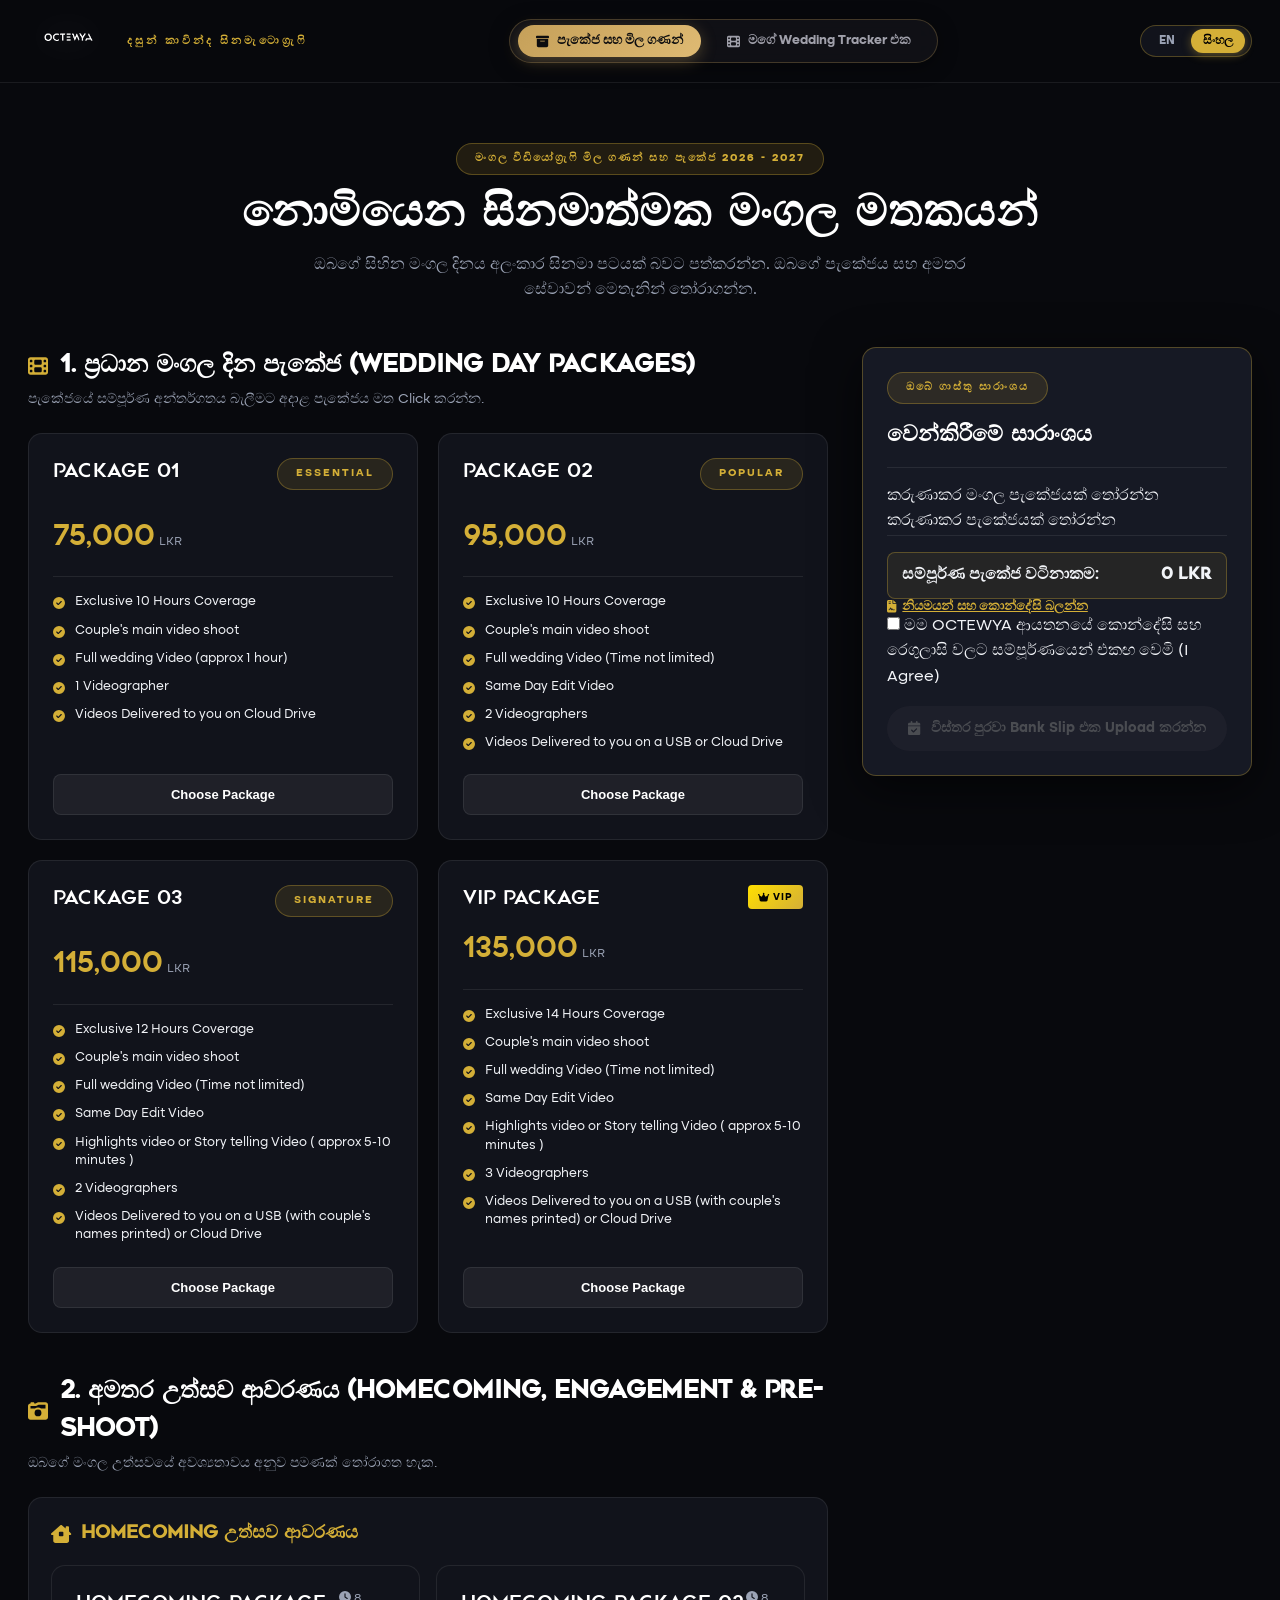
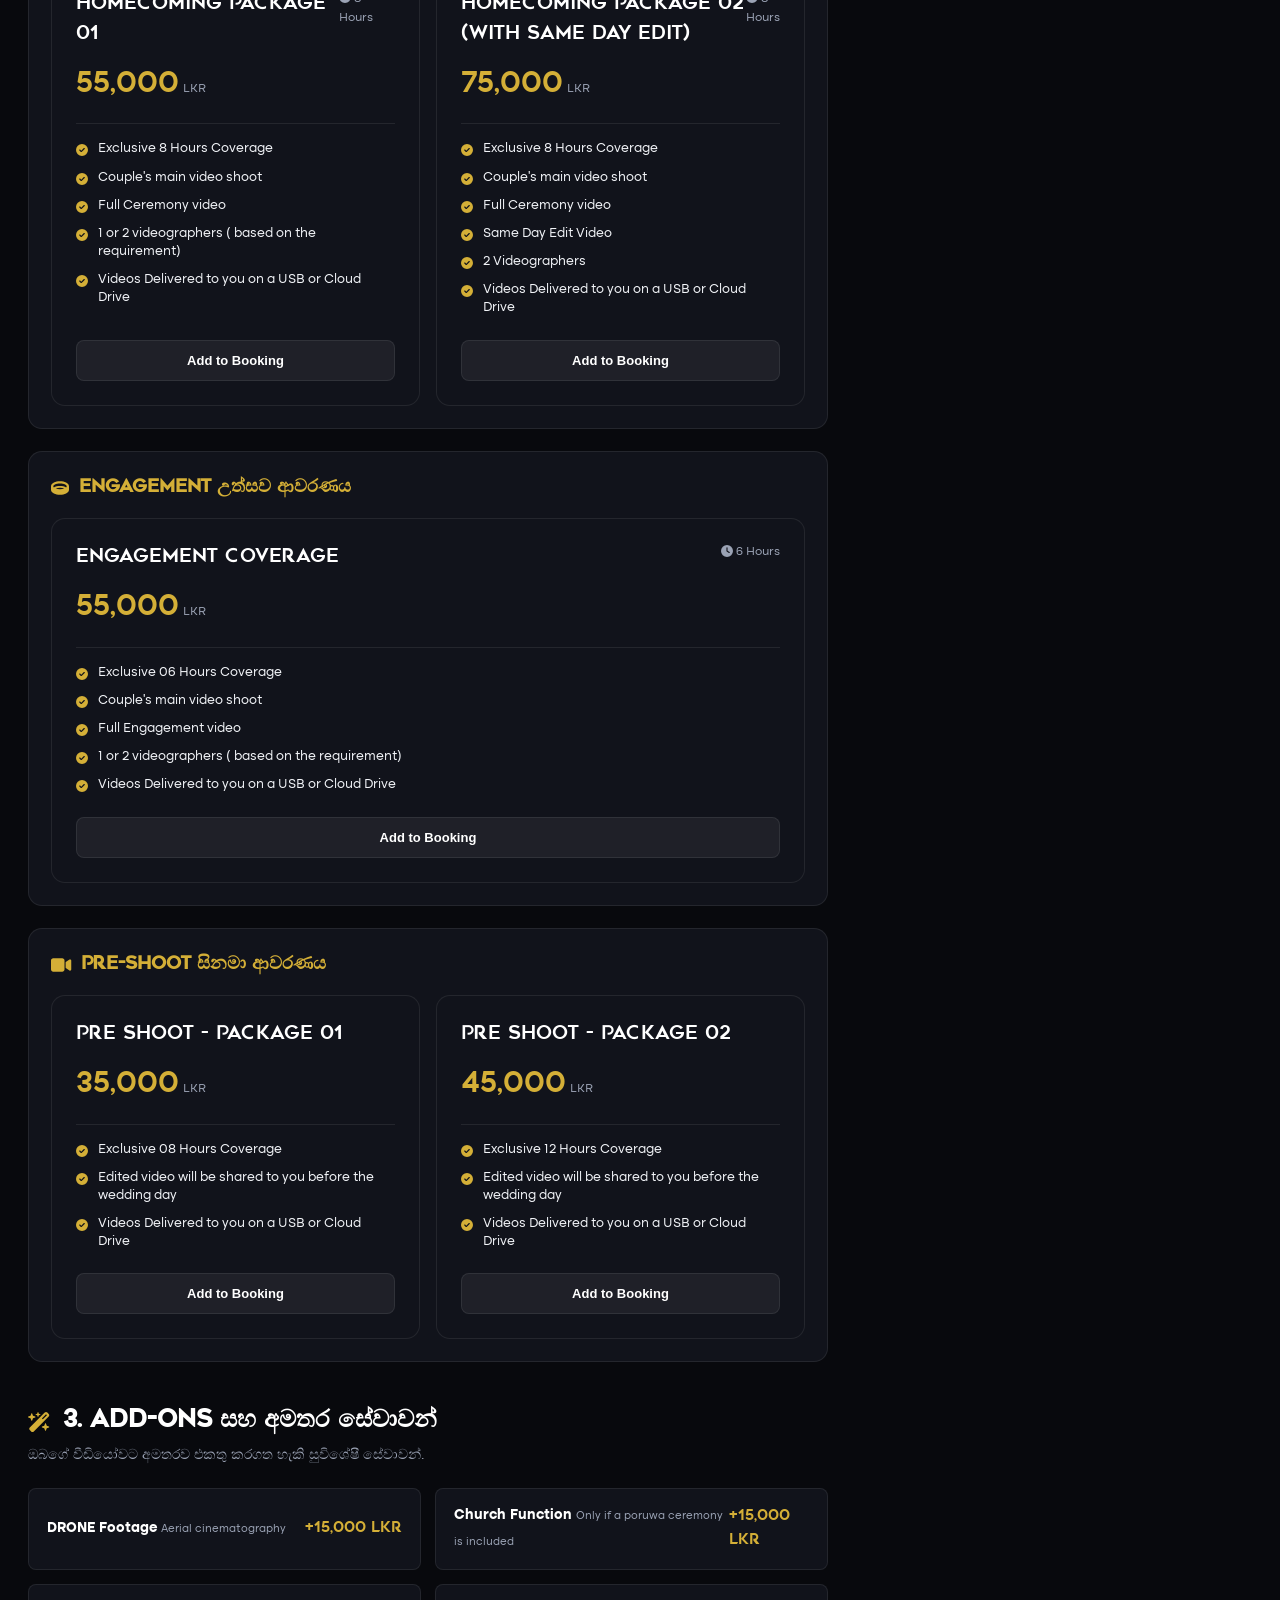
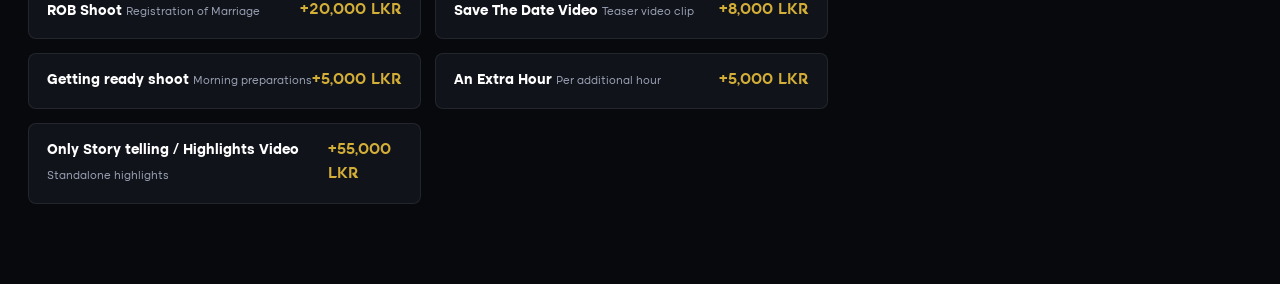
==== commit c59d762e: "Add files via upload" ====
--- a/index.html
+++ b/index.html
@@ -5,7 +5,7 @@
   <meta name="viewport" content="width=device-width, initial-scale=1.0">
   <title>OCTEWYA | Dasun Kavinda Cinematography - Wedding Packages & Client Portal</title>
   <link rel="stylesheet" href="https://cdnjs.cloudflare.com/ajax/libs/font-awesome/6.5.1/css/all.min.css">
-  <link rel="stylesheet" href="style.css?v=2.2">
+  <link rel="stylesheet" href="style.css?v=2.3">
 </head>
 <body>
 
@@ -137,15 +137,6 @@
                   <span data-i18n="totalPackageVal">Total Package Value:</span>
                   <span class="price-val" id="quoteTotalLKR">0 LKR</span>
                 </div>
-                <div class="total-row">
-                  <span data-i18n="advanceToConfirm">Advance to Confirm:</span>
-                  <span class="price-val gold" id="quoteAdvanceLKR">10,000 LKR</span>
-                </div>
-                <div class="total-row">
-                  <span data-i18n="balanceDue">Balance Due (Before Event):</span>
-                  <span class="price-val text-muted" id="quoteBalanceLKR">0 LKR</span>
-                </div>
-                <p class="advance-note" data-i18n="advanceNote">* Advance payment confirms your date and is non-refundable.</p>
               </div>
 
               <!-- Terms & Conditions Agreement -->
@@ -339,32 +330,35 @@
           </form>
         </div>
 
-        <!-- Locked Project Banner (Shown when project is complete & accepted) -->
-        <div id="projectLockedBanner" class="project-locked-banner hidden">
-          <div class="locked-left">
-            <i class="fa-solid fa-circle-check"></i>
-            <div>
-              <h3 class="locked-title" data-i18n="completedBadge">PROJECT COMPLETED & DELIVERED</h3>
-              <p class="locked-desc" data-i18n="completedMessage">මෙම මංගල ව්‍යාපෘතිය සාර්ථකව අවසන් කර භාරදී ඇත. වැඩිදුර වෙනස්කම් සඳහා මෙය Lock කර ඇත.</p>
-            </div>
-          </div>
-          <div class="locked-right">
-            <span class="meta-pill status-pill completed-seal"><i class="fa-solid fa-award"></i> Master Video Delivered</span>
-          </div>
-        </div>
-        
-        <!-- Couple Portal Hero Banner -->
-        <div class="portal-hero">
-          <div class="portal-hero-content">
-            <span class="badge-gold"><i class="fa-solid fa-ring"></i> <span data-i18n="portalBadge">OCTEWYA CINEMATOGRAPHY CLIENT PORTAL</span></span>
-            <h1 class="couple-title" id="portalCoupleTitle">Sachini & Dasun</h1>
-            <p class="portal-sub" id="portalPackageSummary">Package 03 + Pre-Shoot + Drone Footage</p>
-            <div class="portal-meta-badges">
-              <span class="meta-pill"><i class="fa-solid fa-location-dot"></i> <span id="portalLocation">Grand Monarch</span></span>
-              <span class="meta-pill"><i class="fa-solid fa-hashtag"></i> Booking ID: <span id="portalBookingId">OCT-2026-001</span></span>
-              <span class="meta-pill status-pill" id="portalStatusPill">Confirmed</span>
-            </div>
-          </div>
+        <!-- WRAPPED IN clientPortalContent (hidden until searched or loaded) -->
+        <div id="clientPortalContent" style="display: none;">
+
+          <!-- Locked Project Banner (Shown when project is complete & accepted) -->
+          <div id="projectLockedBanner" class="project-locked-banner hidden">
+            <div class="locked-left">
+              <i class="fa-solid fa-circle-check"></i>
+              <div>
+                <h3 class="locked-title" data-i18n="completedBadge">PROJECT COMPLETED & DELIVERED</h3>
+                <p class="locked-desc" data-i18n="completedMessage">මෙම මංගල ව්‍යාපෘතිය සාර්ථකව අවසන් කර භාරදී ඇත. වැඩිදුර වෙනස්කම් සඳහා මෙය Lock කර ඇත.</p>
+              </div>
+            </div>
+            <div class="locked-right">
+              <span class="meta-pill status-pill completed-seal"><i class="fa-solid fa-award"></i> Master Video Delivered</span>
+            </div>
+          </div>
+          
+          <!-- Couple Portal Hero Banner -->
+          <div class="portal-hero">
+            <div class="portal-hero-content">
+              <span class="badge-gold"><i class="fa-solid fa-ring"></i> <span data-i18n="portalBadge">OCTEWYA CINEMATOGRAPHY CLIENT PORTAL</span></span>
+              <h1 class="couple-title" id="portalCoupleTitle"></h1>
+              <p class="portal-sub" id="portalPackageSummary"></p>
+              <div class="portal-meta-badges">
+                <span class="meta-pill"><i class="fa-solid fa-location-dot"></i> <span id="portalLocation"></span></span>
+                <span class="meta-pill"><i class="fa-solid fa-hashtag"></i> Booking ID: <span id="portalBookingId"></span></span>
+                <span class="meta-pill status-pill" id="portalStatusPill"></span>
+              </div>
+            </div>
 
           <div class="portal-hero-actions">
             <button class="btn-outline-gold" id="btnEditDetails" onclick="openEditDetailsModal()">
@@ -631,6 +625,8 @@
 
         </div>
 
+        </div> <!-- /clientPortalContent -->
+
       </div>
     </section>
 
@@ -714,6 +710,6 @@
   <script src="terms_content.js"></script>
   <script src="translations.js"></script>
   <script src="docs_generator.js"></script>
-  <script src="app.js?v=2.2"></script>
+  <script src="app.js?v=2.3"></script>
 </body>
 </html>
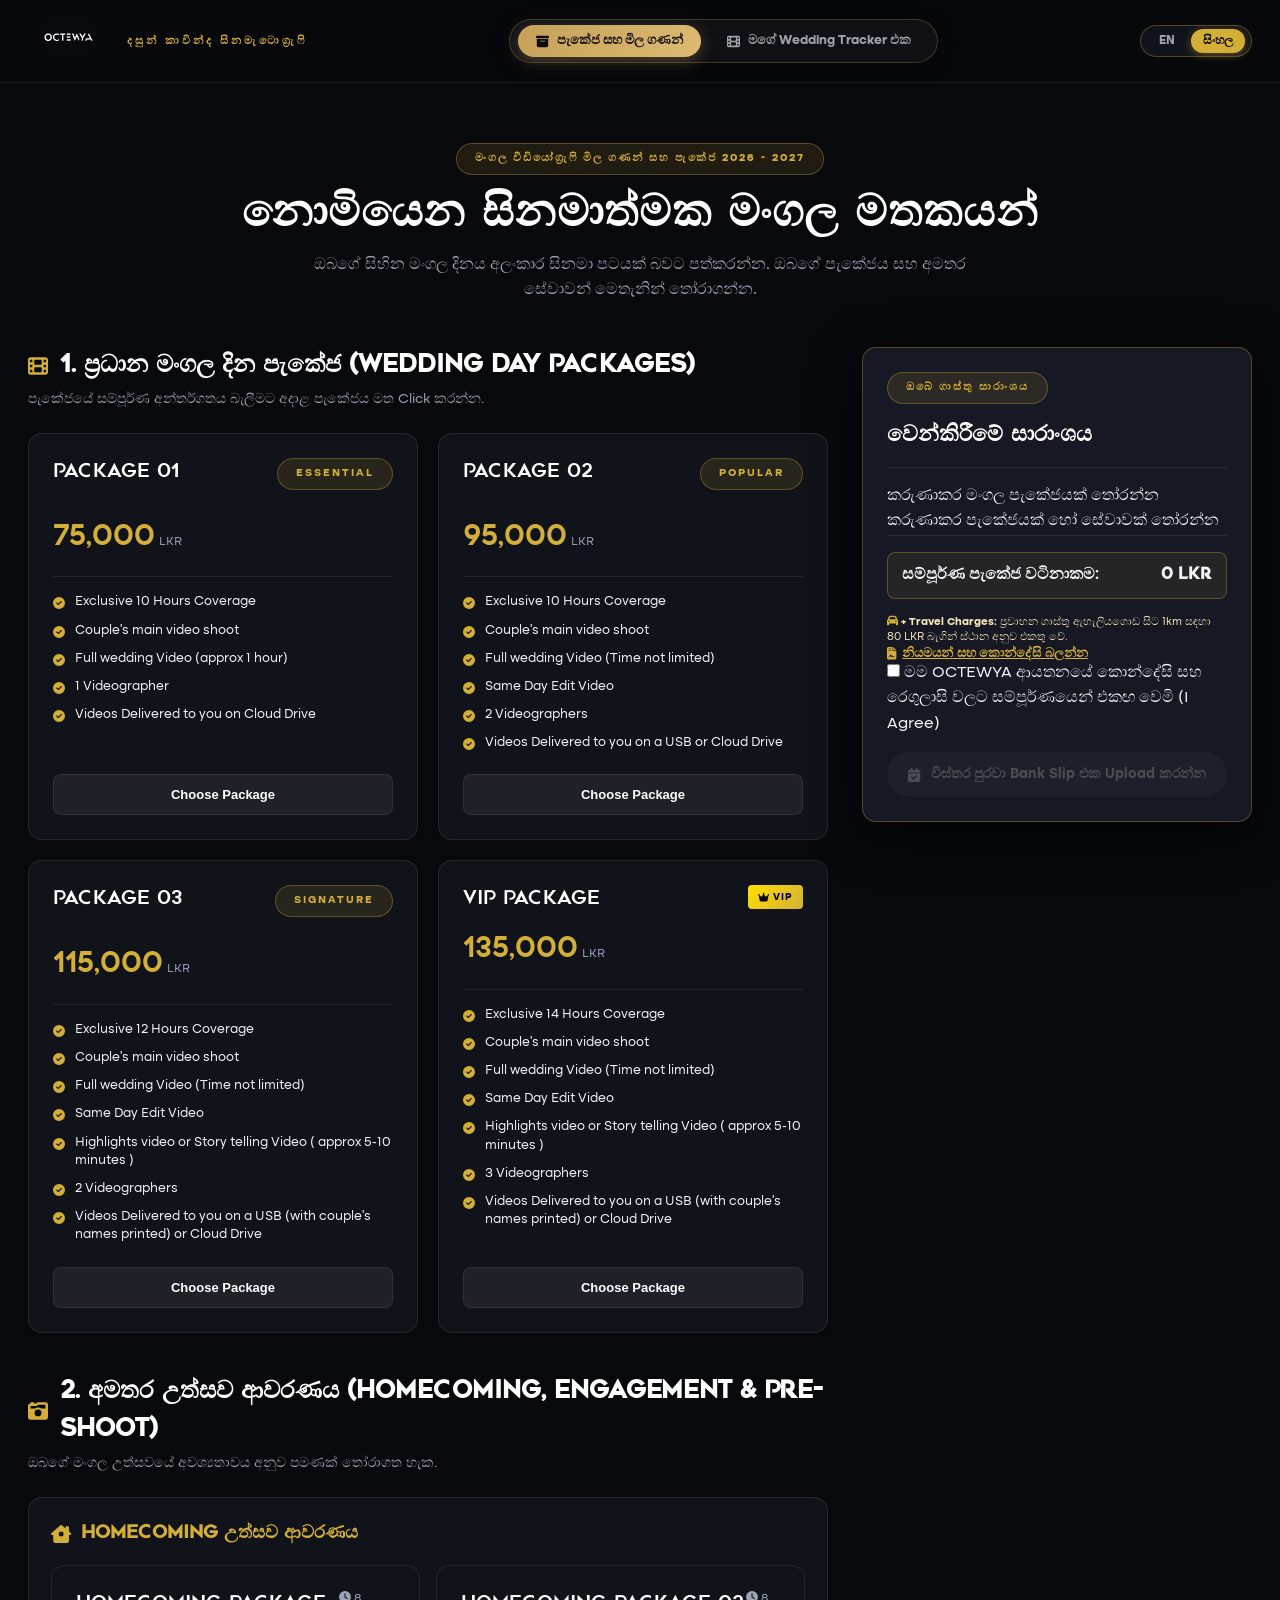
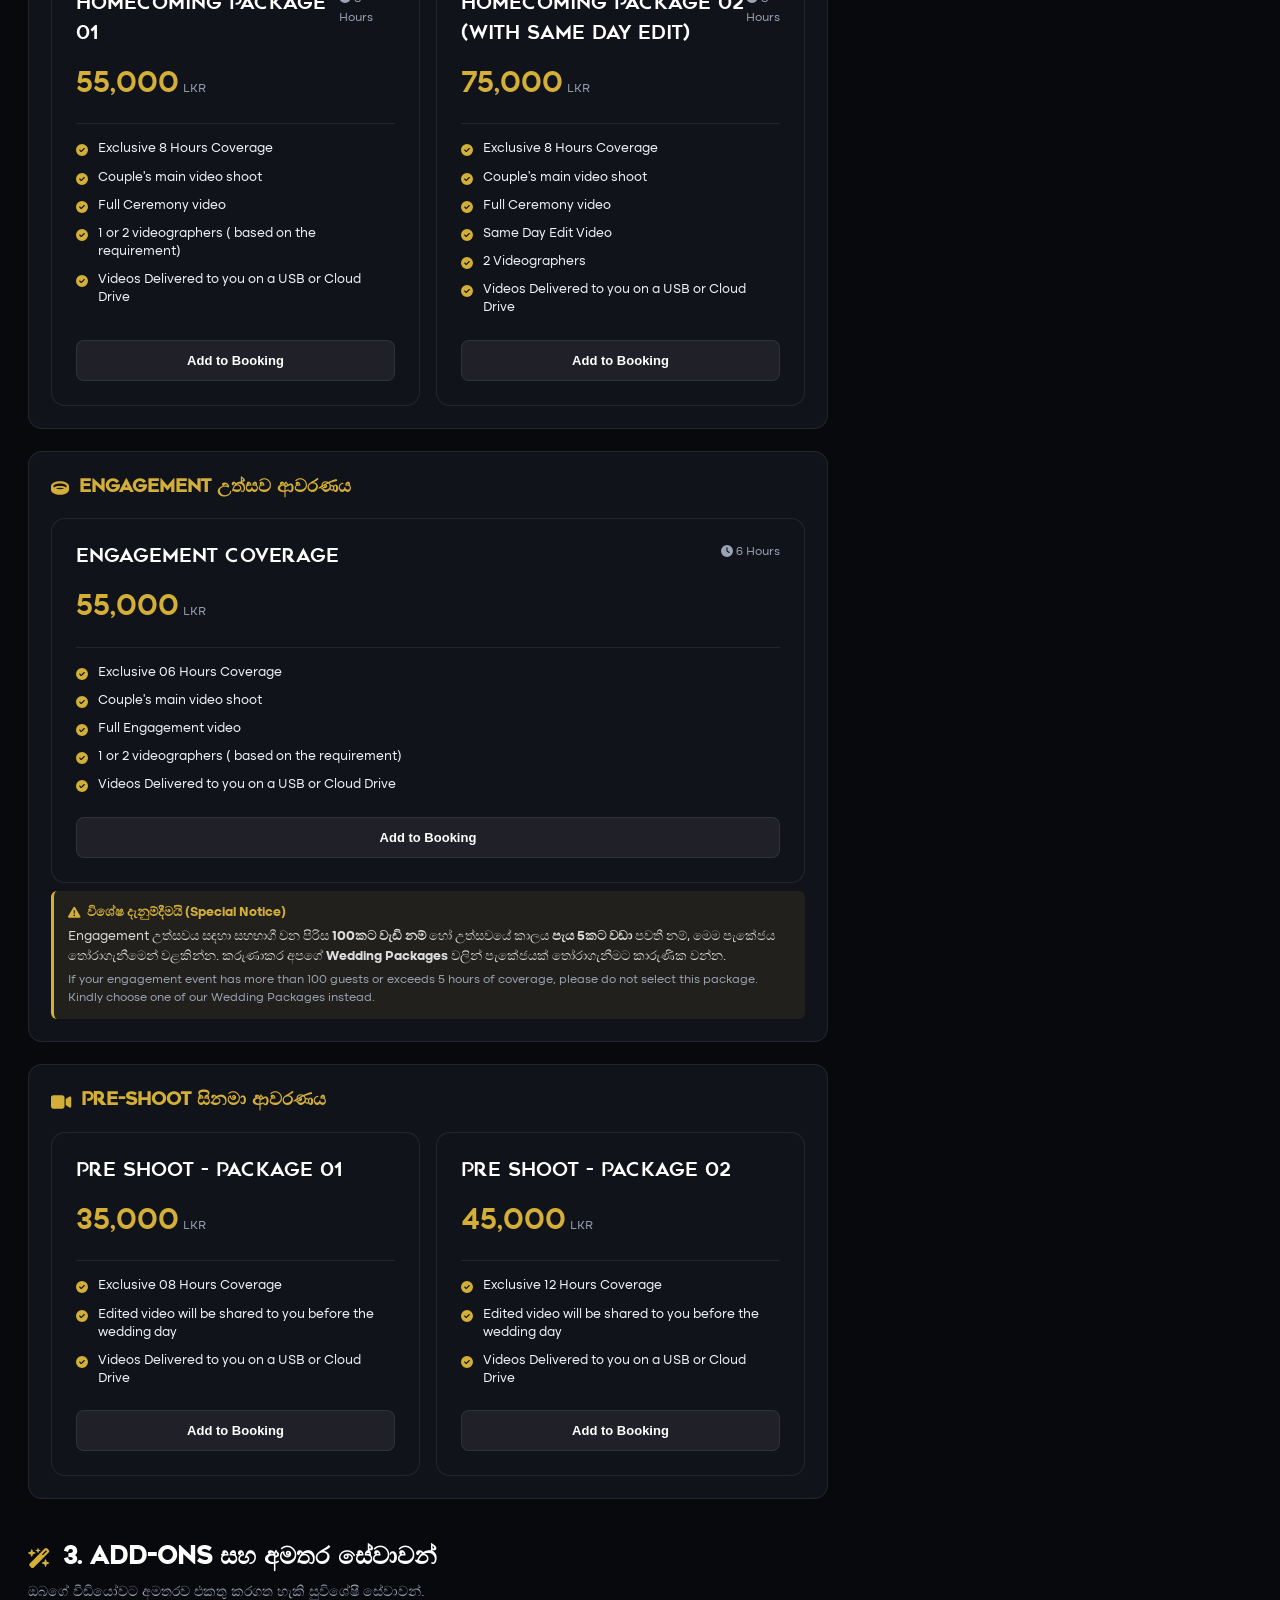
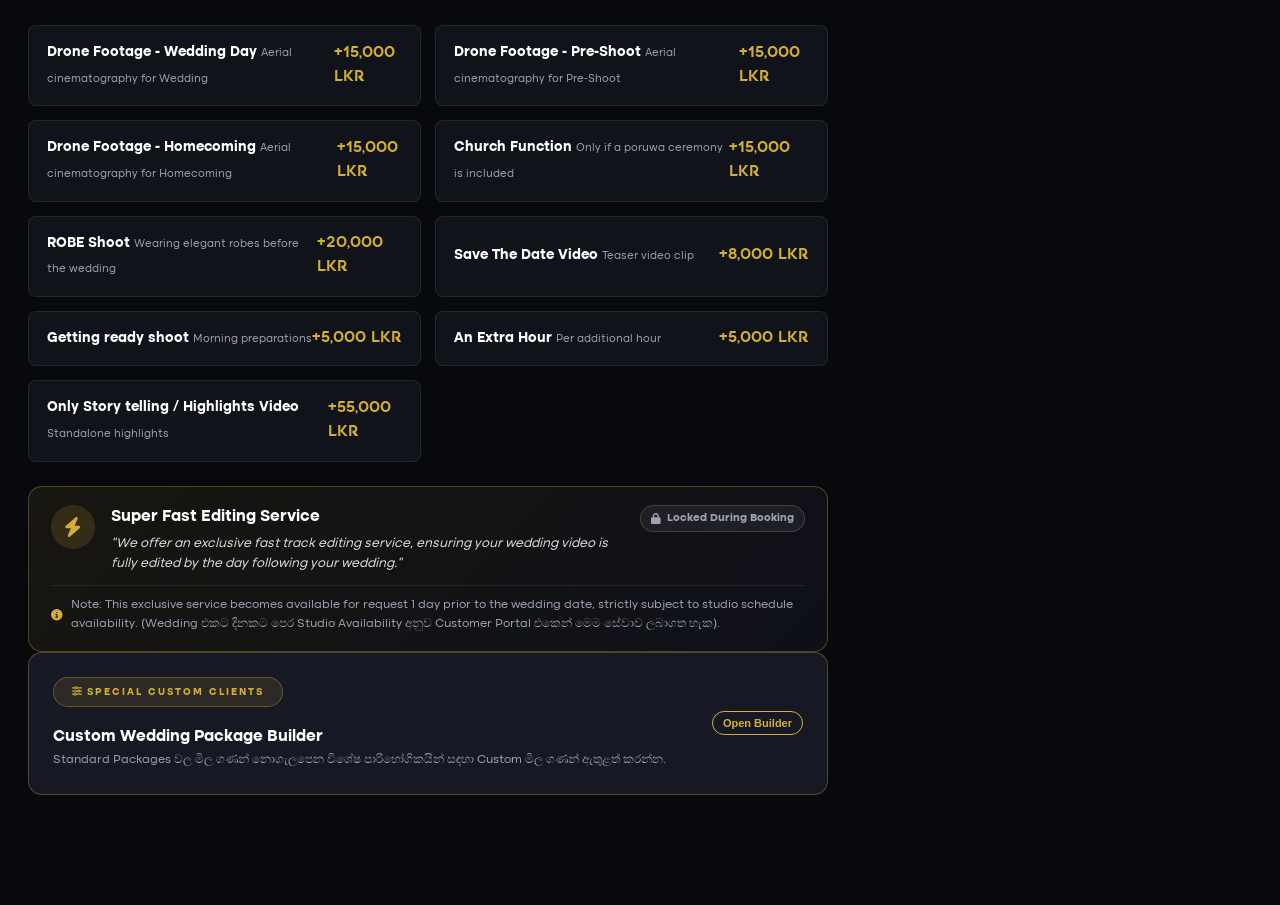
==== commit 2f6e4c4d: "Add files via upload" ====
--- a/index.html
+++ b/index.html
@@ -5,7 +5,7 @@
   <meta name="viewport" content="width=device-width, initial-scale=1.0">
   <title>OCTEWYA | Dasun Kavinda Cinematography - Wedding Packages & Client Portal</title>
   <link rel="stylesheet" href="https://cdnjs.cloudflare.com/ajax/libs/font-awesome/6.5.1/css/all.min.css">
-  <link rel="stylesheet" href="style.css?v=2.3">
+  <link rel="stylesheet" href="style.css?v=2.6">
 </head>
 <body>
 
@@ -94,6 +94,13 @@
             <div class="category-block">
               <h3 class="category-title"><i class="fa-solid fa-ring"></i> <span data-i18n="secEngagement">Engagement Coverage</span></h3>
               <div id="engagementPackagesGrid" class="sub-grid"></div>
+              <div class="engagement-warning-box mt-2" style="background: rgba(212, 175, 55, 0.08); border-left: 3px solid var(--gold); border-radius: 6px; padding: 12px 14px; font-size: 12.5px; line-height: 1.6; color: #ddd;">
+                <div style="font-weight: 700; color: var(--gold); margin-bottom: 4px; display: flex; align-items: center; gap: 6px;">
+                  <i class="fa-solid fa-triangle-exclamation"></i> <span>විශේෂ දැනුම්දීමයි (Special Notice)</span>
+                </div>
+                <div>Engagement උත්සවය සඳහා සහභාගී වන පිරිස <strong>100කට වැඩි නම්</strong> හෝ උත්සවයේ කාලය <strong>පැය 5කට වඩා</strong> පවතී නම්, මෙම පැකේජය තෝරාගැනීමෙන් වළකින්න. කරුණාකර අපගේ <strong>Wedding Packages</strong> වලින් පැකේජයක් තෝරාගැනීමට කාරුණික වන්න.</div>
+                <div style="font-size: 11.5px; color: var(--text-muted); margin-top: 4px;">If your engagement event has more than 100 guests or exceeds 5 hours of coverage, please do not select this package. Kindly choose one of our Wedding Packages instead.</div>
+              </div>
             </div>
 
             <!-- Pre-Shoot Packages -->
@@ -111,6 +118,88 @@
 
           <div class="addons-grid" id="addonsGrid">
             <!-- Populated by JS -->
+          </div>
+
+          <!-- Super Fast Editing Service Informative Banner -->
+          <div class="express-info-banner">
+            <div class="express-info-header">
+              <div class="icon-wrap"><i class="fa-solid fa-bolt" style="color: var(--gold);"></i></div>
+              <div>
+                <h4>Super Fast Editing Service</h4>
+                <p class="desc">"We offer an exclusive fast track editing service, ensuring your wedding video is fully edited by the day following your wedding."</p>
+              </div>
+              <span class="badge-locked"><i class="fa-solid fa-lock"></i> Locked During Booking</span>
+            </div>
+            <div class="express-info-footer">
+              <i class="fa-solid fa-circle-info" style="color: var(--gold);"></i>
+              <span>Note: This exclusive service becomes available for request 1 day prior to the wedding date, strictly subject to studio schedule availability. (Wedding එකට දිනකට පෙර Studio Availability අනුව Customer Portal එකෙන් මෙම සේවාව ලබාගත හැක).</span>
+            </div>
+          </div>
+
+          <!-- Special Custom Package Builder Card -->
+          <div class="custom-builder-card" id="customPackageBuilderCard">
+            <div style="display: flex; justify-content: space-between; align-items: center; cursor: pointer;" onclick="toggleCustomBuilderCollapse()">
+              <div>
+                <span class="badge-gold" style="font-size: 10px;"><i class="fa-solid fa-sliders"></i> SPECIAL CUSTOM CLIENTS</span>
+                <h3 style="color: #fff; font-size: 16px; margin-top: 4px;">Custom Wedding Package Builder</h3>
+                <p style="font-size: 12px; color: var(--text-muted); margin: 0;">Standard Packages වල මිල ගණන් නොගැලපෙන විශේෂ පාරිභෝගිකයින් සඳහා Custom මිල ගණන් ඇතුළත් කරන්න.</p>
+              </div>
+              <button type="button" class="btn-outline-gold" style="font-size: 11px; padding: 5px 10px;" id="btnToggleCustomBuilder">Open Builder</button>
+            </div>
+
+            <div id="customBuilderBody" style="display: none; margin-top: 16px; border-top: 1px solid rgba(255,255,255,0.08); padding-top: 14px;">
+              <div class="custom-items-grid">
+                <div class="custom-item-row active" id="cpRow_wedding">
+                  <label class="custom-item-label">
+                    <input type="checkbox" id="cpWeddingVideo" checked onchange="calculateCustomPackage()">
+                    <span>Wedding Video Coverage</span>
+                  </label>
+                  <input type="number" id="cpPriceWedding" class="custom-price-input" value="75000" min="0" step="1000" oninput="calculateCustomPackage()">
+                </div>
+
+                <div class="custom-item-row" id="cpRow_sameday">
+                  <label class="custom-item-label">
+                    <input type="checkbox" id="cpSameDayEdit" onchange="calculateCustomPackage()">
+                    <span>Same Day Edit Video</span>
+                  </label>
+                  <input type="number" id="cpPriceSameDay" class="custom-price-input" value="20000" min="0" step="1000" oninput="calculateCustomPackage()">
+                </div>
+
+                <div class="custom-item-row" id="cpRow_highlight">
+                  <label class="custom-item-label">
+                    <input type="checkbox" id="cpHighlightVideo" onchange="calculateCustomPackage()">
+                    <span>Highlight Video / Storytelling</span>
+                  </label>
+                  <input type="number" id="cpPriceHighlight" class="custom-price-input" value="25000" min="0" step="1000" oninput="calculateCustomPackage()">
+                </div>
+
+                <div class="custom-item-row" id="cpRow_homecoming">
+                  <label class="custom-item-label">
+                    <input type="checkbox" id="cpHomecomingVideo" onchange="calculateCustomPackage()">
+                    <span>Homecoming Video Coverage</span>
+                  </label>
+                  <input type="number" id="cpPriceHomecoming" class="custom-price-input" value="55000" min="0" step="1000" oninput="calculateCustomPackage()">
+                </div>
+
+                <div class="custom-item-row" id="cpRow_engagement">
+                  <label class="custom-item-label">
+                    <input type="checkbox" id="cpEngagementVideo" onchange="calculateCustomPackage()">
+                    <span>Engagement Video Coverage</span>
+                  </label>
+                  <input type="number" id="cpPriceEngagement" class="custom-price-input" value="45000" min="0" step="1000" oninput="calculateCustomPackage()">
+                </div>
+              </div>
+
+              <div style="display: flex; justify-content: space-between; align-items: center; margin-top: 16px; flex-wrap: wrap; gap: 10px;">
+                <div>
+                  <span style="font-size: 12px; color: var(--text-muted);">Custom Package Total:</span>
+                  <strong id="cpCalculatedTotal" class="gold" style="font-size: 20px; display: block;">75,000 LKR</strong>
+                </div>
+                <button type="button" class="btn-primary-gold" onclick="applyCustomPackageToBooking()">
+                  <i class="fa-solid fa-check"></i> Apply Custom Package to Quote
+                </button>
+              </div>
+            </div>
           </div>
 
         </div>
@@ -136,6 +225,9 @@
                 <div class="total-row highlight">
                   <span data-i18n="totalPackageVal">Total Package Value:</span>
                   <span class="price-val" id="quoteTotalLKR">0 LKR</span>
+                </div>
+                <div class="travel-quote-hint" style="font-size: 11px; color: var(--gold-light); margin-top: 6px; line-height: 1.4;">
+                  <i class="fa-solid fa-car" style="color: var(--gold);"></i> <span><strong>+ Travel Charges:</strong> ප්‍රවාහන ගාස්තු ඇහැලියගොඩ සිට 1km සඳහා 80 LKR බැගින් ස්ථාන අනුව එකතු වේ.</span>
                 </div>
               </div>
 
@@ -237,6 +329,30 @@
               <div class="form-group">
                 <label><i class="fa-brands fa-whatsapp"></i> <span data-i18n="lblGroomPhone">Groom's Contact / WhatsApp No *</span></label>
                 <input type="tel" id="groomPhone" placeholder="07x xxxxxxx" required>
+              </div>
+
+              <!-- Primary WhatsApp for Updates -->
+              <div class="form-group col-span-2 primary-phone-selector">
+                <label style="color: var(--gold); font-weight: 700;">
+                  <i class="fa-brands fa-whatsapp" style="color: #25D366;"></i>
+                  <span data-i18n="lblPrimaryWhatsApp">Primary WhatsApp for Updates & Invoices (සියලුම Updates & Invoices ලැබිය යුතු අංකය) *</span>
+                </label>
+                <div style="display: flex; gap: 16px; flex-wrap: wrap; margin-top: 6px; margin-bottom: 8px;">
+                  <label class="radio-label">
+                    <input type="radio" name="primaryContactOption" value="bride" checked onchange="handlePrimaryContactChange()">
+                    <span>Bride's WhatsApp</span>
+                  </label>
+                  <label class="radio-label">
+                    <input type="radio" name="primaryContactOption" value="groom" onchange="handlePrimaryContactChange()">
+                    <span>Groom's WhatsApp</span>
+                  </label>
+                  <label class="radio-label">
+                    <input type="radio" name="primaryContactOption" value="other" onchange="handlePrimaryContactChange()">
+                    <span>Other WhatsApp Number</span>
+                  </label>
+                </div>
+                <input type="tel" id="primaryWhatsApp" placeholder="Updates ලැබිය යුතු WhatsApp අංකය (07x xxxxxxx)" style="display: none;">
+                <small class="helper-text" data-i18n="primaryWhatsAppHint">Wedding planning සිදුකරන ප්‍රධාන පාර්ශවයට සියලුම Video Updates සහ Invoices ලැබීමට මෙම අංකය භාවිතා කෙරේ.</small>
               </div>
 
               <!-- Flexible Advance Payment Input -->
@@ -448,6 +564,27 @@
               <div>
                 <strong data-i18n="paymentPolicyTitle">Payment Policy:</strong>
                 <p data-i18n="paymentPolicyText">Full payment must be made at least 3 days before the event. Bank transfers are preferred.</p>
+              </div>
+            </div>
+
+            <!-- Official Letterhead Invoice Button -->
+            <div class="mt-3">
+              <button type="button" class="btn-outline-gold" style="width: 100%; padding: 10px 14px; font-size: 13px;" onclick="printQuotation()">
+                <i class="fa-solid fa-file-invoice-dollar"></i> View / Download Official Letterhead Invoice
+              </button>
+            </div>
+
+            <!-- Balance Payment Settlement Card (Displayed only if balance remains) -->
+            <div id="portalBalancePaymentBox" class="portal-balance-card mt-3" style="display: none;">
+              <div class="balance-card-header">
+                <div class="icon-wrap"><i class="fa-solid fa-receipt" style="color: var(--gold);"></i></div>
+                <div>
+                  <h4 style="margin: 0; color: #fff;">Balance Payment Settlement</h4>
+                  <p class="balance-sub" style="margin: 2px 0 0;">Remaining Balance: <strong class="gold" id="portalBalanceDueDisplay">0 LKR</strong></p>
+                </div>
+              </div>
+              <div id="balanceSlipActionArea" class="balance-action-area">
+                <!-- Dynamic based on slip status -->
               </div>
             </div>
           </div>
@@ -706,10 +843,53 @@
     </div>
   </div>
 
+  <!-- Balance Payment Slip Upload Modal -->
+  <div id="balanceSlipModal" class="modal-overlay hidden" onclick="closeBalanceSlipModal()">
+    <div class="modal-card" onclick="event.stopPropagation()">
+      <div class="modal-header">
+        <h3 style="color: var(--gold);"><i class="fa-solid fa-cloud-arrow-up"></i> Upload Balance Payment Slip</h3>
+        <button class="modal-close" onclick="closeBalanceSlipModal()">&times;</button>
+      </div>
+      <div class="modal-body">
+        <p style="font-size: 13px; color: var(--text-muted); margin-bottom: 16px;">
+          ඉතිරි මුදල බැංකු ගිණුමට තැන්පත් කළ පසු, ලැබුණු Slip පත්‍රිකාවේ හෝ Online Banking Transfer Screenshot එක මෙතැනින් Upload කරන්න.
+        </p>
+        
+        <div class="bank-info-box mb-3" style="background: rgba(255,255,255,0.02); border: 1px solid var(--border); padding: 12px; border-radius: 6px; margin-bottom: 14px;">
+          <strong style="color: var(--gold); font-size: 12px; display: block; margin-bottom: 6px;">Official Bank Accounts:</strong>
+          <div style="font-size: 12px; color: #ddd; line-height: 1.6;">
+            • Sampath Bank: <strong>103357000115</strong> (Ratnapura - K A D K Piyatissa)<br>
+            • Bank of Ceylon (BOC): <strong>94413255</strong> (Eheliyagoda - K A D K Piyatissa)
+          </div>
+        </div>
+
+        <div class="slip-upload-area" id="balanceSlipDropArea" onclick="document.getElementById('balanceSlipInput').click()" style="border: 2px dashed var(--border-gold); padding: 25px; text-align: center; border-radius: 8px; cursor: pointer;">
+          <i class="fa-solid fa-receipt" style="font-size: 32px; color: var(--gold); margin-bottom: 8px; display: block;"></i>
+          <h4 style="margin: 0 0 4px; color: #fff;">Click to Select Slip Image</h4>
+          <p style="font-size: 12px; color: var(--text-muted); margin: 0;">PNG, JPG or JPEG (Max 5MB)</p>
+          <input type="file" id="balanceSlipInput" accept="image/*" style="display: none;" onchange="previewBalanceSlip(event)">
+        </div>
+
+        <div id="balanceSlipPreviewWrap" class="mt-3 hidden" style="text-align: center; margin-top: 14px;">
+          <img id="balanceSlipPreviewImg" src="" style="max-height: 180px; border-radius: 6px; border: 1px solid var(--border-gold); margin-bottom: 8px; display: inline-block;">
+          <p id="balanceSlipFileName" style="font-size: 12px; color: var(--gold); margin: 0;"></p>
+        </div>
+      </div>
+      <div class="modal-footer" style="display: flex; justify-content: flex-end; gap: 10px; margin-top: 14px;">
+        <button type="button" class="btn-outline-gold" onclick="closeBalanceSlipModal()">Cancel</button>
+        <button type="button" class="btn-primary-gold" onclick="submitBalanceSlip()">Submit Slip for Verification</button>
+      </div>
+    </div>
+  </div>
+
   <script src="fontawesome.js"></script>
   <script src="terms_content.js"></script>
   <script src="translations.js"></script>
   <script src="docs_generator.js"></script>
-  <script src="app.js?v=2.3"></script>
+  <!-- Google Firebase Realtime Cloud Database SDKs -->
+  <script src="https://www.gstatic.com/firebasejs/10.8.0/firebase-app-compat.js"></script>
+  <script src="https://www.gstatic.com/firebasejs/10.8.0/firebase-firestore-compat.js"></script>
+  <script src="firebase-config.js?v=1.0"></script>
+  <script src="app.js?v=2.6"></script>
 </body>
 </html>
--- a/style.css
+++ b/style.css
@@ -1867,4 +1867,247 @@
   display: none;
 }
 
-
+/* Small Danger Button */
+.btn-danger-sm {
+  background: rgba(220, 53, 69, 0.15);
+  border: 1px solid rgba(220, 53, 69, 0.4);
+  color: #ff6b6b;
+  padding: 7px 14px;
+  border-radius: var(--radius-sm);
+  font-size: 12px;
+  font-weight: 700;
+  cursor: pointer;
+  display: inline-flex;
+  align-items: center;
+  gap: 6px;
+  transition: var(--transition);
+}
+.btn-danger-sm:hover {
+  background: #dc3545;
+  color: #fff;
+}
+
+/* Primary Contact Selector */
+.primary-phone-selector {
+  display: flex;
+  gap: 16px;
+  margin-bottom: 10px;
+  flex-wrap: wrap;
+}
+.radio-label {
+  display: inline-flex;
+  align-items: center;
+  gap: 6px;
+  font-size: 13px;
+  color: var(--text-main);
+  cursor: pointer;
+}
+.radio-label input[type="radio"] {
+  accent-color: var(--gold);
+  cursor: pointer;
+}
+
+/* Custom Package Builder Card */
+.custom-builder-card {
+  background: var(--bg-card);
+  border: 1px solid var(--border-gold);
+  border-radius: var(--radius-md);
+  padding: 24px;
+  margin-bottom: 30px;
+  box-shadow: var(--shadow);
+}
+.custom-items-grid {
+  display: grid;
+  grid-template-columns: repeat(auto-fit, minmax(280px, 1fr));
+  gap: 12px;
+  margin-top: 16px;
+}
+.custom-item-row {
+  background: rgba(255, 255, 255, 0.03);
+  border: 1px solid var(--border);
+  border-radius: var(--radius-sm);
+  padding: 12px 14px;
+  display: flex;
+  align-items: center;
+  justify-content: space-between;
+  gap: 12px;
+}
+.custom-item-row.active {
+  border-color: var(--gold);
+  background: rgba(212, 175, 55, 0.06);
+}
+.custom-item-label {
+  display: flex;
+  align-items: center;
+  gap: 8px;
+  font-size: 13px;
+  font-weight: 600;
+  color: #fff;
+  cursor: pointer;
+}
+.custom-item-label input[type="checkbox"] {
+  accent-color: var(--gold);
+  width: 16px;
+  height: 16px;
+}
+.custom-price-input {
+  width: 110px;
+  padding: 6px 10px;
+  font-size: 13px;
+  border-radius: var(--radius-sm);
+  background: #111;
+  border: 1px solid var(--border);
+  color: var(--gold);
+  font-weight: 700;
+  text-align: right;
+}
+
+/* Express Editing Service Banner & States */
+.express-info-banner {
+  background: linear-gradient(135deg, rgba(212, 175, 55, 0.08) 0%, rgba(15, 17, 26, 0.95) 100%);
+  border: 1px solid var(--border-gold);
+  border-radius: var(--radius-md);
+  padding: 18px 22px;
+  margin-top: 24px;
+  position: relative;
+}
+.express-info-header {
+  display: flex;
+  align-items: flex-start;
+  gap: 16px;
+}
+.express-info-header .icon-wrap {
+  width: 44px;
+  height: 44px;
+  border-radius: 50%;
+  background: rgba(212, 175, 55, 0.15);
+  display: flex;
+  align-items: center;
+  justify-content: center;
+  font-size: 20px;
+  flex-shrink: 0;
+}
+.express-info-header h4 {
+  color: #fff;
+  font-size: 16px;
+  font-weight: 700;
+  margin-bottom: 4px;
+}
+.express-info-header .desc {
+  font-size: 13px;
+  color: #ddd;
+  line-height: 1.5;
+  font-style: italic;
+}
+.express-info-footer {
+  margin-top: 12px;
+  padding-top: 10px;
+  border-top: 1px solid rgba(255, 255, 255, 0.08);
+  font-size: 11.5px;
+  color: var(--text-muted);
+  display: flex;
+  align-items: center;
+  gap: 8px;
+}
+.badge-locked {
+  display: inline-flex;
+  align-items: center;
+  gap: 6px;
+  background: rgba(255, 255, 255, 0.06);
+  border: 1px solid rgba(255, 255, 255, 0.15);
+  color: var(--text-muted);
+  font-size: 11px;
+  font-weight: 700;
+  padding: 4px 10px;
+  border-radius: 20px;
+  white-space: nowrap;
+}
+.express-locked-notice {
+  background: rgba(255, 255, 255, 0.03);
+  border: 1px dashed rgba(212, 175, 55, 0.3);
+  border-radius: var(--radius-sm);
+  padding: 14px 18px;
+  font-size: 13px;
+  line-height: 1.6;
+}
+.express-confirmed-box {
+  background: rgba(40, 167, 69, 0.12);
+  border: 1px solid rgba(40, 167, 69, 0.4);
+  color: #d4edda;
+  border-radius: var(--radius-sm);
+  padding: 14px 18px;
+  font-size: 13px;
+  display: flex;
+  align-items: center;
+  gap: 12px;
+}
+
+/* Balance Settlement Card on Portal */
+.portal-balance-card {
+  background: linear-gradient(135deg, rgba(20, 24, 38, 0.95) 0%, rgba(13, 16, 26, 0.98) 100%);
+  border: 1px solid var(--border-gold);
+  border-radius: var(--radius-md);
+  padding: 22px;
+  margin-bottom: 24px;
+}
+.balance-card-header {
+  display: flex;
+  align-items: center;
+  gap: 16px;
+  margin-bottom: 16px;
+}
+.balance-card-header .icon-wrap {
+  width: 46px;
+  height: 46px;
+  border-radius: 50%;
+  background: rgba(212, 175, 55, 0.15);
+  border: 1px solid var(--border-gold);
+  display: flex;
+  align-items: center;
+  justify-content: center;
+  font-size: 20px;
+  flex-shrink: 0;
+}
+.balance-card-header h4 {
+  color: #fff;
+  font-size: 16px;
+  font-weight: 700;
+}
+.balance-sub {
+  font-size: 13px;
+  color: var(--text-muted);
+  margin-top: 3px;
+}
+
+/* Status Badges */
+.badge-warning {
+  background: rgba(255, 193, 7, 0.18);
+  border: 1px solid rgba(255, 193, 7, 0.4);
+  color: #ffc107;
+  padding: 3px 8px;
+  border-radius: 4px;
+  font-size: 11px;
+  font-weight: 700;
+}
+.badge-success {
+  background: rgba(40, 167, 69, 0.18);
+  border: 1px solid rgba(40, 167, 69, 0.4);
+  color: #28a745;
+  padding: 3px 8px;
+  border-radius: 4px;
+  font-size: 11px;
+  font-weight: 700;
+}
+.badge-danger {
+  background: rgba(220, 53, 69, 0.18);
+  border: 1px solid rgba(220, 53, 69, 0.4);
+  color: #ff6b6b;
+  padding: 3px 8px;
+  border-radius: 4px;
+  font-size: 11px;
+  font-weight: 700;
+}
+
+
+
+
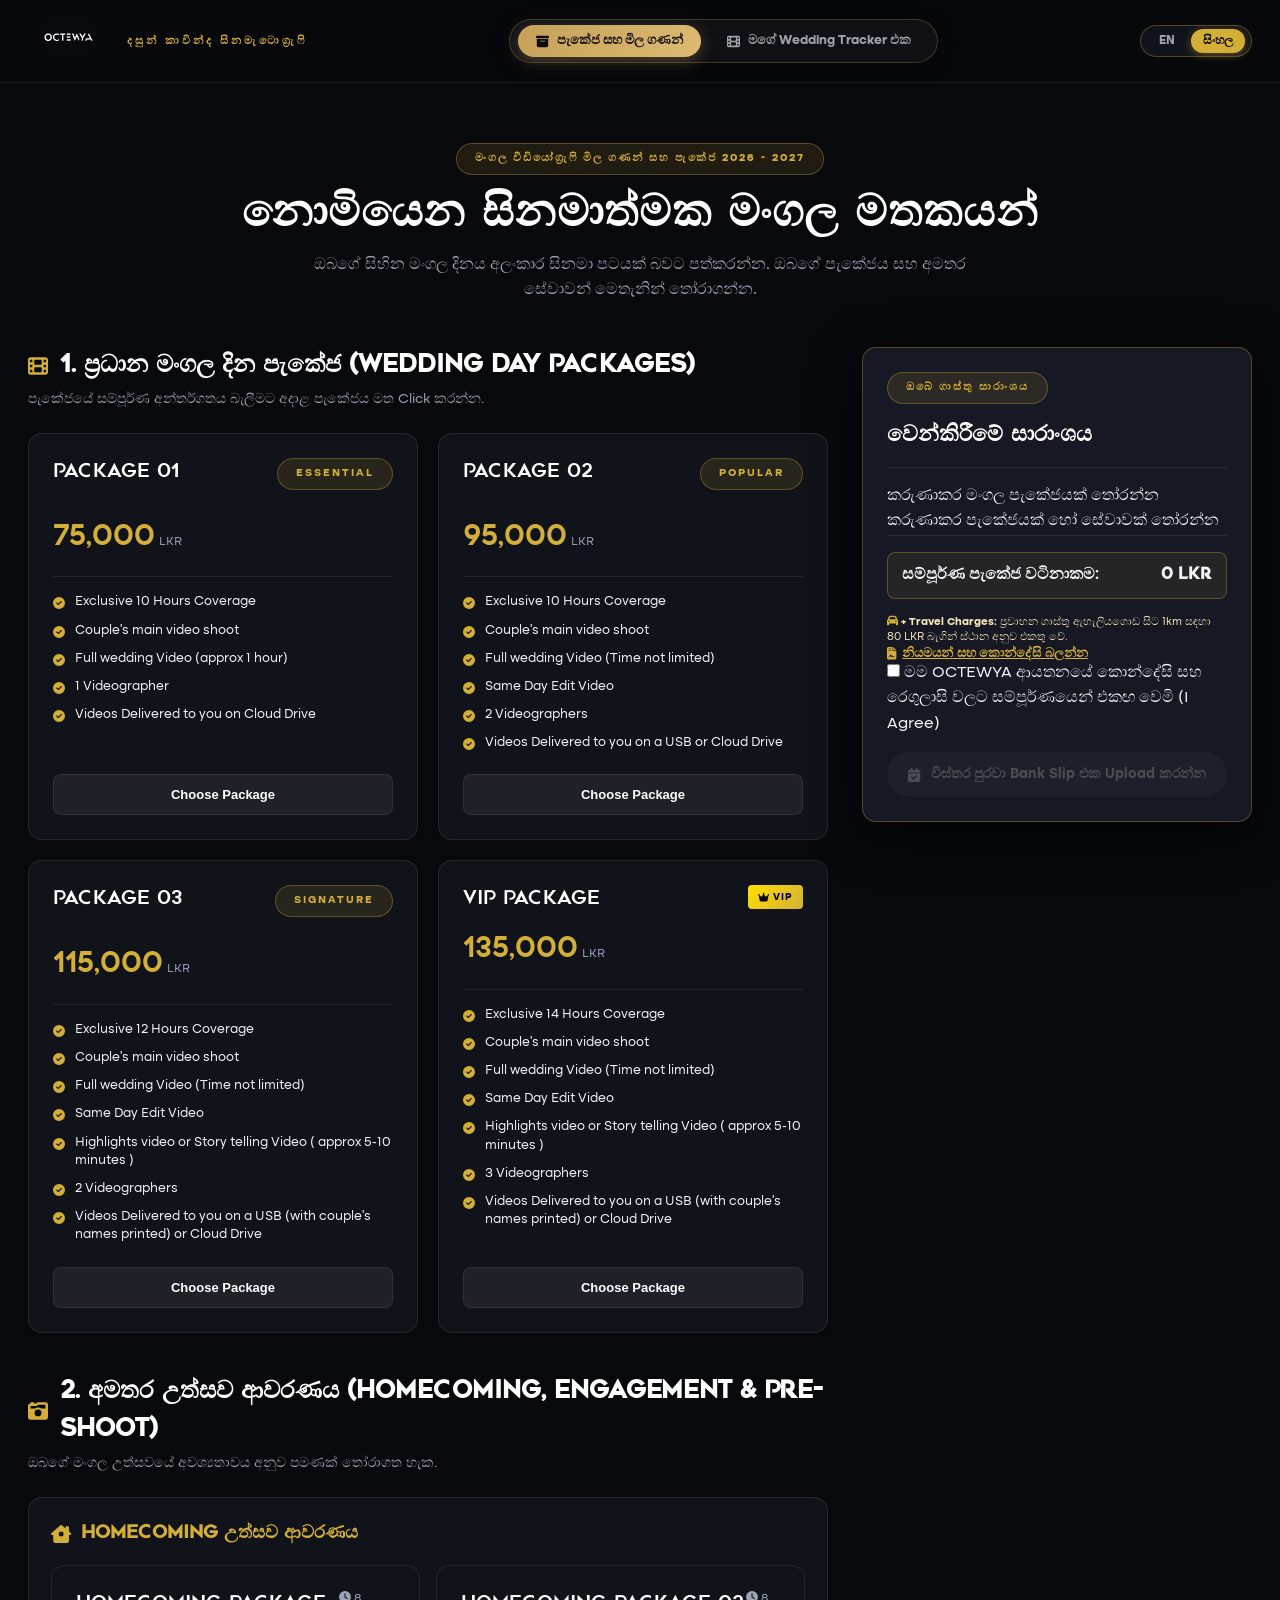
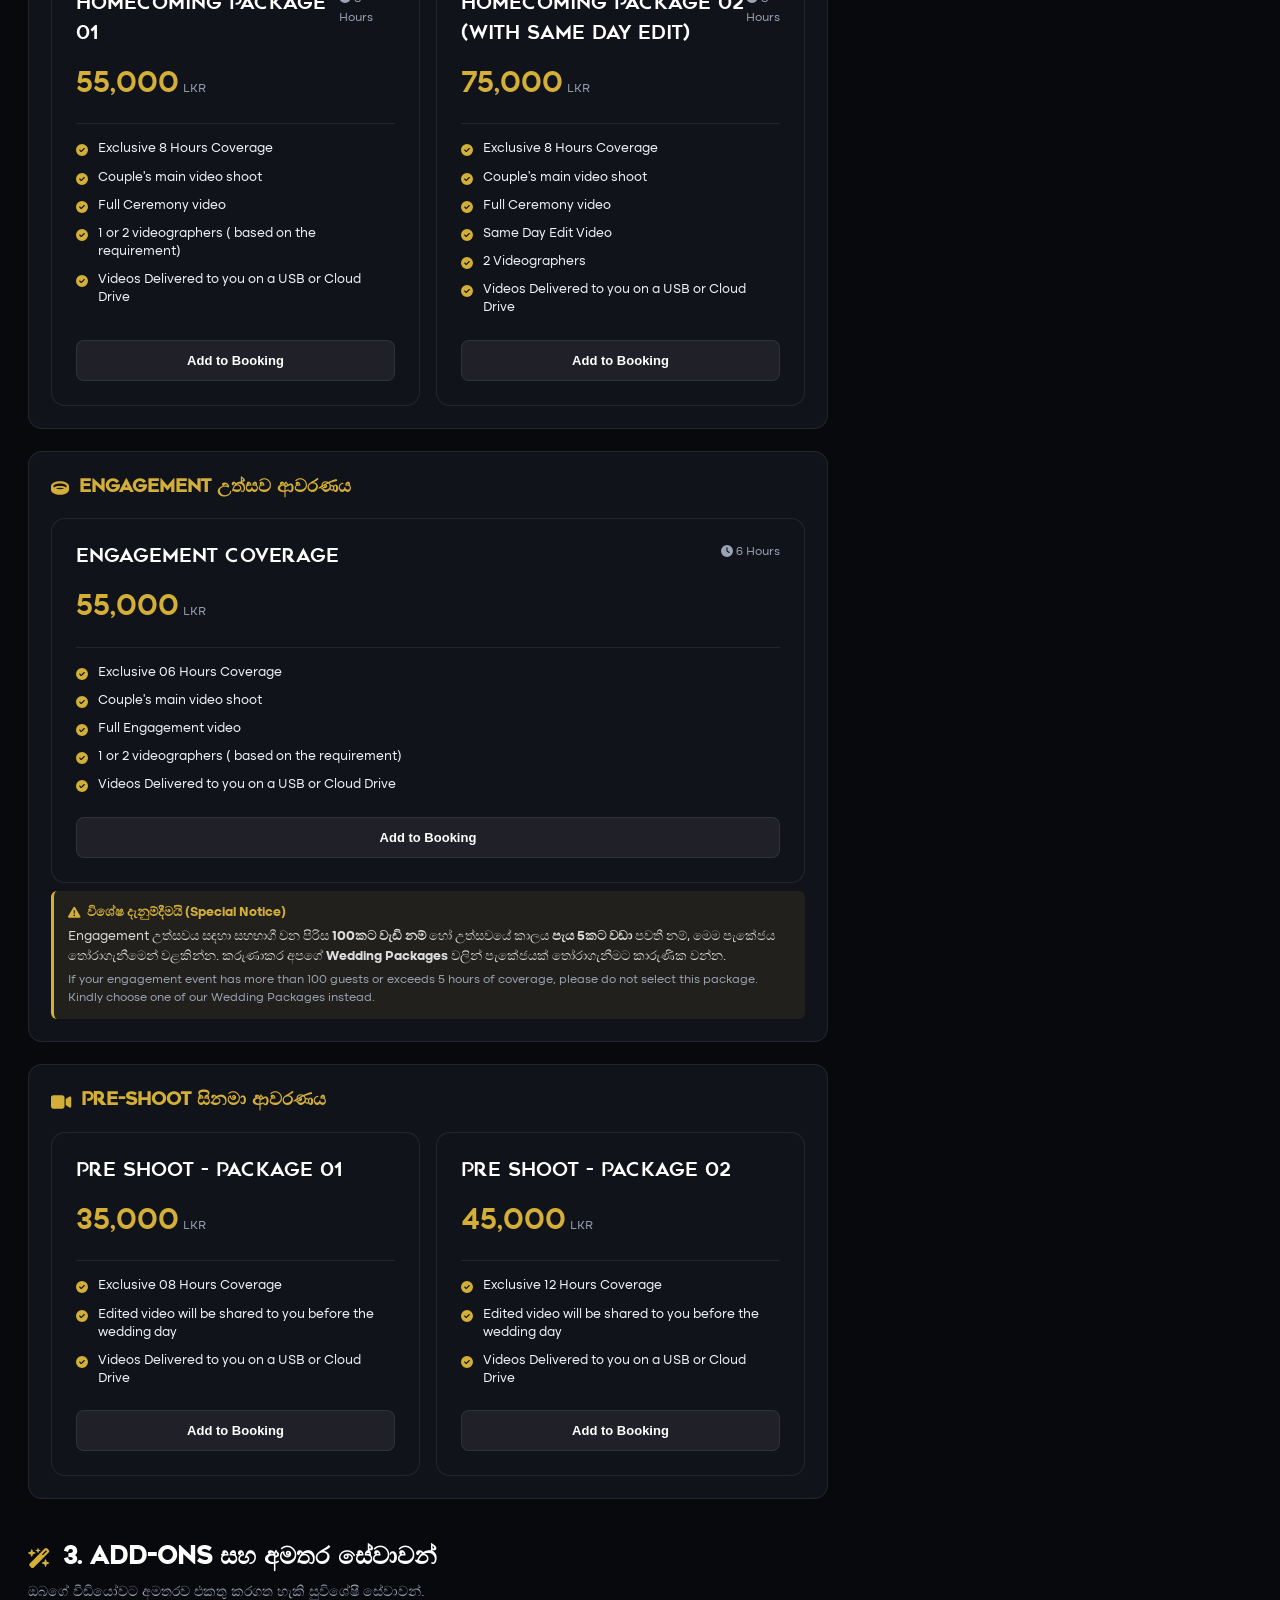
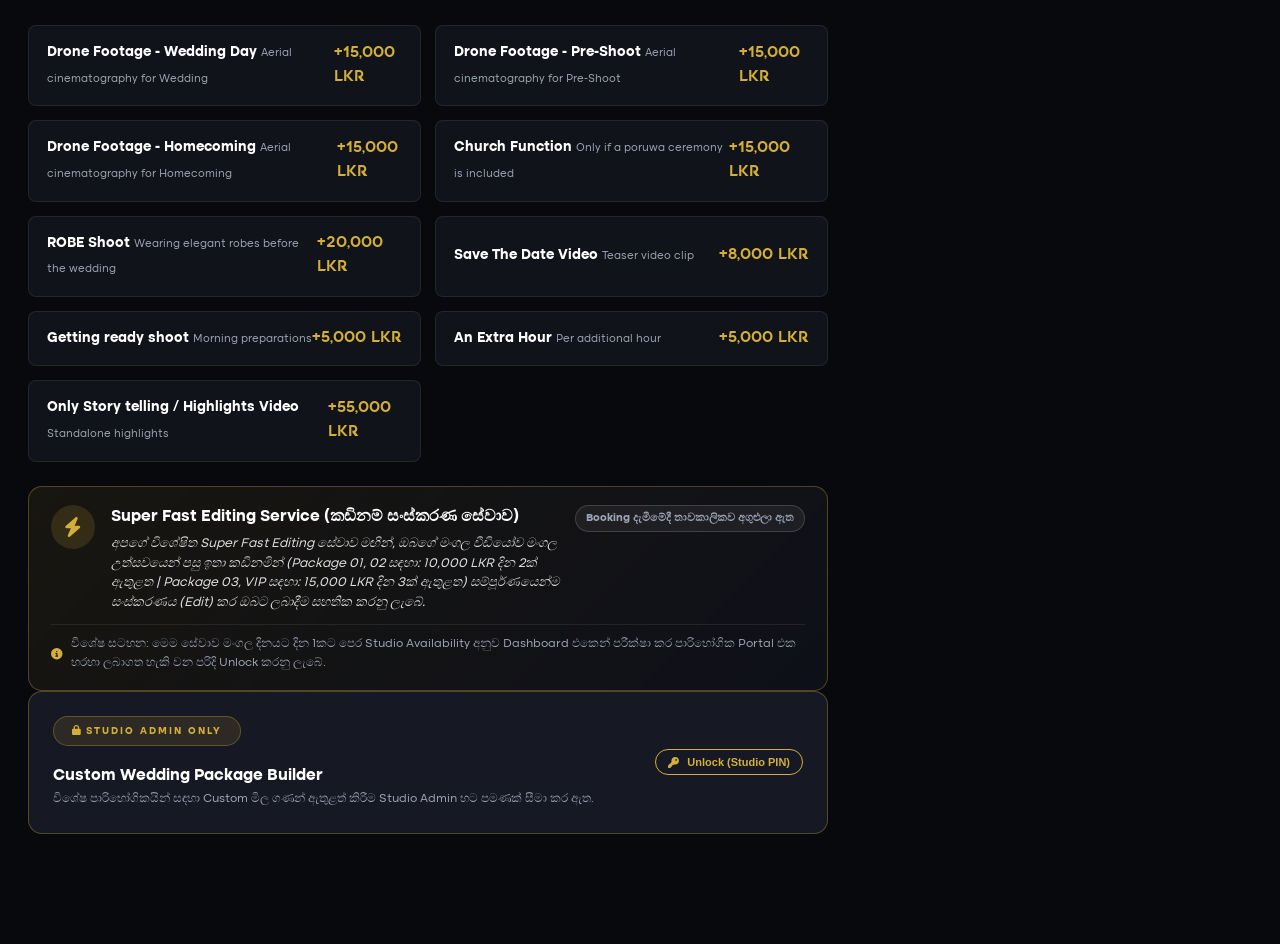
==== commit 68944f14: "Add files via upload" ====
--- a/index.html
+++ b/index.html
@@ -125,26 +125,26 @@
             <div class="express-info-header">
               <div class="icon-wrap"><i class="fa-solid fa-bolt" style="color: var(--gold);"></i></div>
               <div>
-                <h4>Super Fast Editing Service</h4>
-                <p class="desc">"We offer an exclusive fast track editing service, ensuring your wedding video is fully edited by the day following your wedding."</p>
-              </div>
-              <span class="badge-locked"><i class="fa-solid fa-lock"></i> Locked During Booking</span>
+                <h4 data-i18n="superFastTitle">Super Fast Editing Service</h4>
+                <p class="desc" data-i18n="superFastDesc">"We offer an exclusive fast-track editing service, ensuring your wedding video is fully edited and delivered within 2-3 days following your wedding (Package 01 & 02: 10,000 LKR within 2 days | Package 03 & VIP: 15,000 LKR within 3 days)."</p>
+              </div>
+              <span class="badge-locked" data-i18n="superFastLockedBadge"><i class="fa-solid fa-lock"></i> Locked During Booking</span>
             </div>
             <div class="express-info-footer">
               <i class="fa-solid fa-circle-info" style="color: var(--gold);"></i>
-              <span>Note: This exclusive service becomes available for request 1 day prior to the wedding date, strictly subject to studio schedule availability. (Wedding එකට දිනකට පෙර Studio Availability අනුව Customer Portal එකෙන් මෙම සේවාව ලබාගත හැක).</span>
-            </div>
-          </div>
-
-          <!-- Special Custom Package Builder Card -->
+              <span data-i18n="superFastNote">Note: This exclusive service becomes available for request 1 day prior to the wedding date, strictly subject to studio schedule availability. (Wedding එකට දිනකට පෙර Studio Availability අනුව Customer Portal එකෙන් මෙම සේවාව ලබාගත හැක).</span>
+            </div>
+          </div>
+
+          <!-- Special Custom Package Builder Card (Studio Admin Only) -->
           <div class="custom-builder-card" id="customPackageBuilderCard">
-            <div style="display: flex; justify-content: space-between; align-items: center; cursor: pointer;" onclick="toggleCustomBuilderCollapse()">
+            <div style="display: flex; justify-content: space-between; align-items: center; flex-wrap: wrap; gap: 10px;">
               <div>
-                <span class="badge-gold" style="font-size: 10px;"><i class="fa-solid fa-sliders"></i> SPECIAL CUSTOM CLIENTS</span>
+                <span class="badge-gold" style="font-size: 10px;"><i class="fa-solid fa-lock"></i> STUDIO ADMIN ONLY</span>
                 <h3 style="color: #fff; font-size: 16px; margin-top: 4px;">Custom Wedding Package Builder</h3>
-                <p style="font-size: 12px; color: var(--text-muted); margin: 0;">Standard Packages වල මිල ගණන් නොගැලපෙන විශේෂ පාරිභෝගිකයින් සඳහා Custom මිල ගණන් ඇතුළත් කරන්න.</p>
-              </div>
-              <button type="button" class="btn-outline-gold" style="font-size: 11px; padding: 5px 10px;" id="btnToggleCustomBuilder">Open Builder</button>
+                <p style="font-size: 12px; color: var(--text-muted); margin: 0;">විශේෂ පාරිභෝගිකයින් සඳහා Custom මිල ගණන් ඇතුළත් කිරීම Studio Admin හට පමණක් සීමා කර ඇත.</p>
+              </div>
+              <button type="button" class="btn-outline-gold" style="font-size: 11px; padding: 6px 12px;" id="btnToggleCustomBuilder" onclick="unlockCustomBuilderWithPin()"><i class="fa-solid fa-key"></i> Unlock (Studio PIN)</button>
             </div>
 
             <div id="customBuilderBody" style="display: none; margin-top: 16px; border-top: 1px solid rgba(255,255,255,0.08); padding-top: 14px;">
